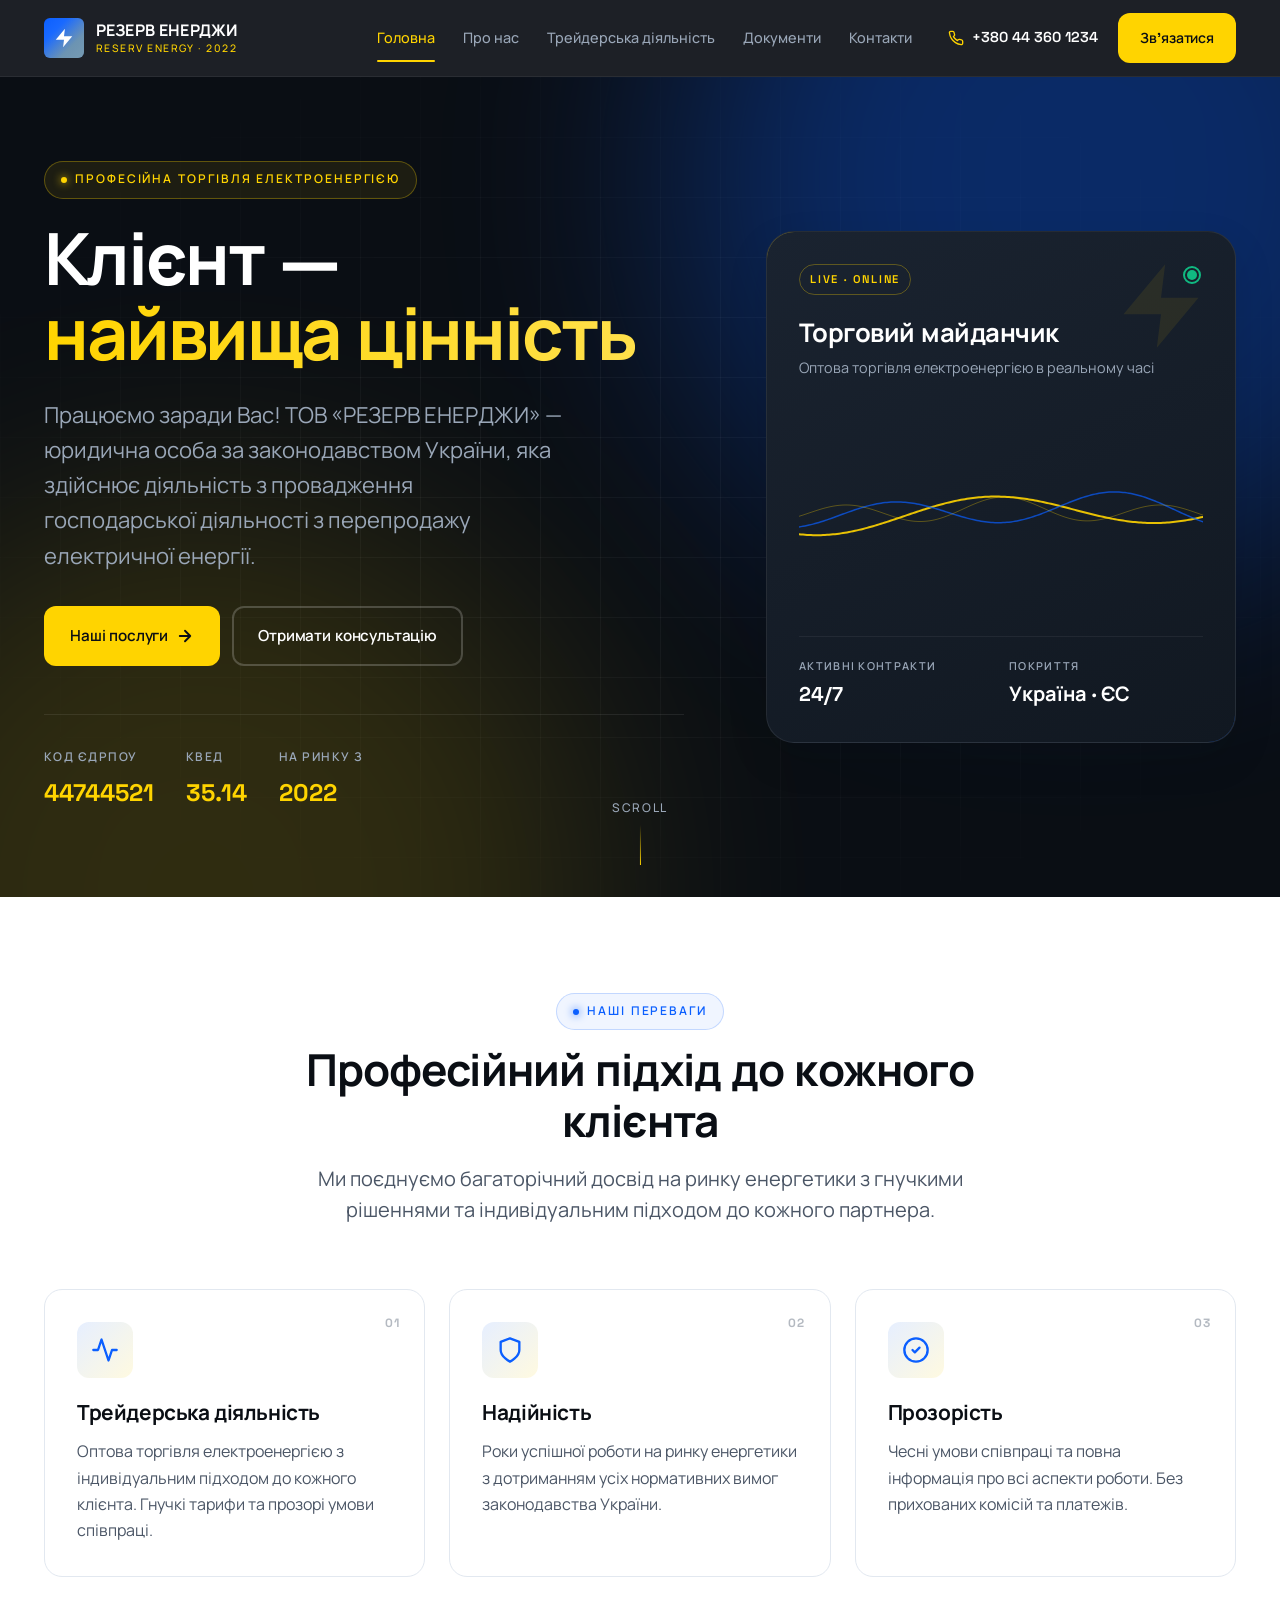
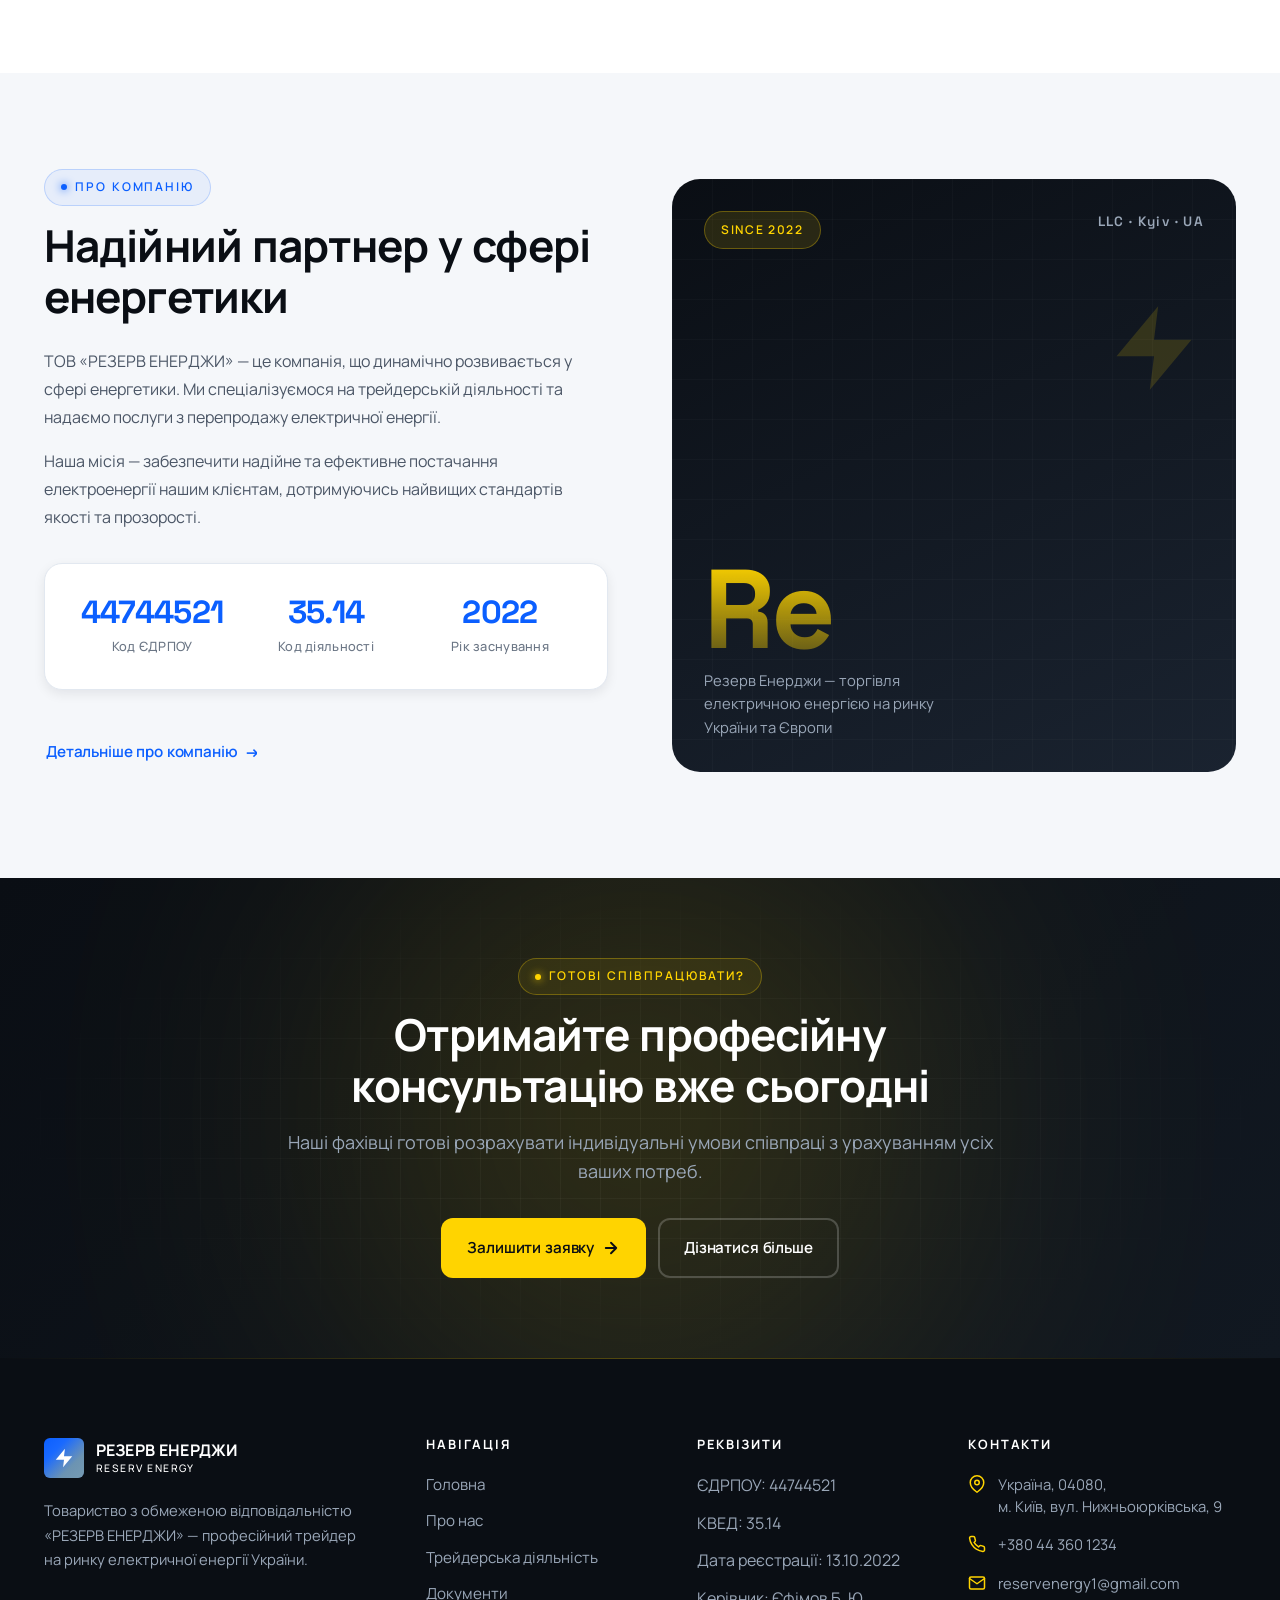
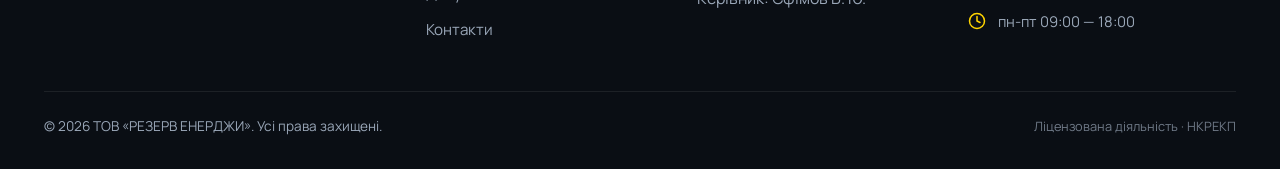
==== index.html @ 03d315da "1" ====
<!DOCTYPE html>
<html lang="uk">
<head>
    <meta charset="UTF-8">
    <meta name="viewport" content="width=device-width, initial-scale=1.0">
    <title>РЕЗЕРВ ЕНЕРДЖИ — Професійна торгівля електроенергією в Україні</title>
    <meta name="description" content="ТОВ «РЕЗЕРВ ЕНЕРДЖИ» — надійний постачальник електроенергії. Оптова торгівля електроенергією з індивідуальним підходом до кожного клієнта.">
    <meta name="keywords" content="електроенергія, трейдер, постачальник електроенергії, оптова торгівля, РЕЗЕРВ ЕНЕРДЖИ">
    <link rel="stylesheet" href="css/style.css">
    <link rel="icon" type="image/svg+xml" href='data:image/svg+xml,<svg xmlns="http://www.w3.org/2000/svg" viewBox="0 0 24 24" fill="%23ffd400"><path d="M13 2L3 14h9l-1 8 10-12h-9l1-8z"/></svg>'>
</head>
<body>

    <!-- ========== HEADER ========== -->
    <header class="header">
        <div class="container">
            <div class="header__inner">
                <a href="index.html" class="logo" aria-label="РЕЗЕРВ ЕНЕРДЖИ — головна">
                    <span class="logo__mark">
                        <svg viewBox="0 0 24 24" fill="currentColor" aria-hidden="true">
                            <path d="M13 2L3 14h9l-1 8 10-12h-9l1-8z"/>
                        </svg>
                    </span>
                    <span class="logo__text">
                        <span class="logo__name">РЕЗЕРВ ЕНЕРДЖИ</span>
                        <span class="logo__tagline">Reserv Energy · 2022</span>
                    </span>
                </a>

                <button class="nav-toggle" aria-label="Відкрити меню" aria-expanded="false">
                    <span></span><span></span><span></span>
                </button>

                <div class="header__nav-wrapper">
                    <nav class="nav" aria-label="Головне меню">
                        <a href="index.html" class="nav__link is-active">Головна</a>
                        <a href="about.html" class="nav__link">Про нас</a>
                        <a href="services.html" class="nav__link">Трейдерська діяльність</a>
                        <a href="documents.html" class="nav__link">Документи</a>
                        <a href="contact.html" class="nav__link">Контакти</a>
                    </nav>
                    <div class="header__cta">
                        <a href="tel:+380443601234" class="header__phone">
                            <svg viewBox="0 0 24 24" fill="none" stroke="currentColor" stroke-width="2" stroke-linecap="round" stroke-linejoin="round" aria-hidden="true">
                                <path d="M22 16.92v3a2 2 0 0 1-2.18 2 19.79 19.79 0 0 1-8.63-3.07 19.5 19.5 0 0 1-6-6 19.79 19.79 0 0 1-3.07-8.67A2 2 0 0 1 4.11 2h3a2 2 0 0 1 2 1.72 12.84 12.84 0 0 0 .7 2.81 2 2 0 0 1-.45 2.11L8.09 9.91a16 16 0 0 0 6 6l1.27-1.27a2 2 0 0 1 2.11-.45 12.84 12.84 0 0 0 2.81.7A2 2 0 0 1 22 16.92z"/>
                            </svg>
                            +380 44 360 1234
                        </a>
                        <a href="contact.html" class="btn btn--accent">Зв'язатися</a>
                    </div>
                </div>
            </div>
        </div>
    </header>

    <main>

        <!-- ========== HERO ========== -->
        <section class="hero">
            <div class="hero__grid-bg"></div>
            <div class="hero__gradient hero__gradient--1"></div>
            <div class="hero__gradient hero__gradient--2"></div>

            <div class="container">
                <div class="hero__inner">
                    <div class="hero__content fade-up">
                        <span class="eyebrow eyebrow--inverse">Професійна торгівля електроенергією</span>

                        <h1 class="hero__title">
                            Клієнт —<br>
                            <span class="hero__title-accent">найвища цінність</span>
                        </h1>

                        <p class="hero__subtitle">
                            Працюємо заради Вас! ТОВ «РЕЗЕРВ ЕНЕРДЖИ» — юридична особа за законодавством України, яка здійснює діяльність з провадження господарської діяльності з перепродажу електричної енергії.
                        </p>

                        <div class="hero__cta">
                            <a href="services.html" class="btn btn--accent">
                                Наші послуги
                                <svg width="18" height="18" viewBox="0 0 24 24" fill="none" stroke="currentColor" stroke-width="2.5" stroke-linecap="round" stroke-linejoin="round" aria-hidden="true">
                                    <path d="M5 12h14M12 5l7 7-7 7"/>
                                </svg>
                            </a>
                            <a href="contact.html" class="btn btn--outline-light">Отримати консультацію</a>
                        </div>

                        <div class="hero__meta">
                            <div class="hero__meta-item">
                                <span class="hero__meta-label">Код ЄДРПОУ</span>
                                <span class="hero__meta-value">44744521</span>
                            </div>
                            <div class="hero__meta-item">
                                <span class="hero__meta-label">КВЕД</span>
                                <span class="hero__meta-value">35.14</span>
                            </div>
                            <div class="hero__meta-item">
                                <span class="hero__meta-label">На ринку з</span>
                                <span class="hero__meta-value">2022</span>
                            </div>
                        </div>
                    </div>

                    <!-- Energy card visual -->
                    <div class="hero__visual fade-up">
                        <div class="energy-card">
                            <svg class="energy-card__bolt" viewBox="0 0 24 24" fill="currentColor" aria-hidden="true">
                                <path d="M13 2L3 14h9l-1 8 10-12h-9l1-8z"/>
                            </svg>

                            <div class="energy-card__header">
                                <span class="energy-card__chip">Live · Online</span>
                                <span class="energy-card__pulse" aria-hidden="true"></span>
                            </div>

                            <h3 class="energy-card__title">Торговий майданчик</h3>
                            <p class="energy-card__subtitle">Оптова торгівля електроенергією в реальному часі</p>

                            <div class="energy-card__wave">
                                <canvas id="energyWave" style="width:100%;height:100%"></canvas>
                            </div>

                            <div class="energy-card__stats">
                                <div class="energy-stat">
                                    <div class="energy-stat__label">Активні контракти</div>
                                    <div class="energy-stat__value">24/7</div>
                                </div>
                                <div class="energy-stat">
                                    <div class="energy-stat__label">Покриття</div>
                                    <div class="energy-stat__value">Україна · ЄС</div>
                                </div>
                            </div>
                        </div>
                    </div>
                </div>
            </div>

            <div class="hero__scroll" aria-hidden="true">
                <span>Scroll</span>
                <span class="hero__scroll-line"></span>
            </div>
        </section>

        <!-- ========== ADVANTAGES ========== -->
        <section class="section">
            <div class="container">
                <div class="section-head fade-up">
                    <span class="eyebrow">Наші переваги</span>
                    <h2 class="section-head__title">Професійний підхід до кожного клієнта</h2>
                    <p class="lead">Ми поєднуємо багаторічний досвід на ринку енергетики з гнучкими рішеннями та індивідуальним підходом до кожного партнера.</p>
                </div>

                <div class="advantages">
                    <div class="advantage-card fade-up">
                        <span class="advantage-card__number">01</span>
                        <div class="advantage-card__icon">
                            <svg viewBox="0 0 24 24" fill="none" stroke="currentColor" stroke-width="2" stroke-linecap="round" stroke-linejoin="round" aria-hidden="true">
                                <polyline points="22 12 18 12 15 21 9 3 6 12 2 12"/>
                            </svg>
                        </div>
                        <h3 class="advantage-card__title">Трейдерська діяльність</h3>
                        <p class="advantage-card__text">Оптова торгівля електроенергією з індивідуальним підходом до кожного клієнта. Гнучкі тарифи та прозорі умови співпраці.</p>
                    </div>

                    <div class="advantage-card fade-up">
                        <span class="advantage-card__number">02</span>
                        <div class="advantage-card__icon">
                            <svg viewBox="0 0 24 24" fill="none" stroke="currentColor" stroke-width="2" stroke-linecap="round" stroke-linejoin="round" aria-hidden="true">
                                <path d="M12 22s8-4 8-10V5l-8-3-8 3v7c0 6 8 10 8 10z"/>
                            </svg>
                        </div>
                        <h3 class="advantage-card__title">Надійність</h3>
                        <p class="advantage-card__text">Роки успішної роботи на ринку енергетики з дотриманням усіх нормативних вимог законодавства України.</p>
                    </div>

                    <div class="advantage-card fade-up">
                        <span class="advantage-card__number">03</span>
                        <div class="advantage-card__icon">
                            <svg viewBox="0 0 24 24" fill="none" stroke="currentColor" stroke-width="2" stroke-linecap="round" stroke-linejoin="round" aria-hidden="true">
                                <circle cx="12" cy="12" r="10"/>
                                <path d="M9 12l2 2 4-4"/>
                            </svg>
                        </div>
                        <h3 class="advantage-card__title">Прозорість</h3>
                        <p class="advantage-card__text">Чесні умови співпраці та повна інформація про всі аспекти роботи. Без прихованих комісій та платежів.</p>
                    </div>
                </div>
            </div>
        </section>

        <!-- ========== ABOUT PREVIEW ========== -->
        <section class="section section--alt">
            <div class="container">
                <div class="about-preview">
                    <div class="about-preview__text fade-up">
                        <span class="eyebrow">Про компанію</span>
                        <h2 style="margin:var(--space-4) 0 var(--space-6)">Надійний партнер у сфері енергетики</h2>
                        <p>ТОВ «РЕЗЕРВ ЕНЕРДЖИ» — це компанія, що динамічно розвивається у сфері енергетики. Ми спеціалізуємося на трейдерській діяльності та надаємо послуги з перепродажу електричної енергії.</p>
                        <p>Наша місія — забезпечити надійне та ефективне постачання електроенергії нашим клієнтам, дотримуючись найвищих стандартів якості та прозорості.</p>

                        <div class="about-preview__stats">
                            <div class="stat">
                                <div class="stat__value">44744521</div>
                                <div class="stat__label">Код ЄДРПОУ</div>
                            </div>
                            <div class="stat">
                                <div class="stat__value">35.14</div>
                                <div class="stat__label">Код діяльності</div>
                            </div>
                            <div class="stat">
                                <div class="stat__value">2022</div>
                                <div class="stat__label">Рік заснування</div>
                            </div>
                        </div>

                        <a href="about.html" class="btn btn--ghost" style="margin-top:var(--space-8)">
                            Детальніше про компанію
                            <span class="btn__arrow">→</span>
                        </a>
                    </div>

                    <div class="about-preview__visual fade-up">
                        <svg class="about-preview__visual-bolt" viewBox="0 0 24 24" fill="currentColor" aria-hidden="true">
                            <path d="M13 2L3 14h9l-1 8 10-12h-9l1-8z"/>
                        </svg>
                        <div class="about-preview__visual-top">
                            <span class="about-preview__visual-badge">Since 2022</span>
                            <span class="about-preview__visual-code">LLC · Kyiv · UA</span>
                        </div>
                        <div class="about-preview__visual-main">
                            <div class="about-preview__visual-number">Re</div>
                            <div class="about-preview__visual-label">Резерв Енерджи — торгівля електричною енергією на ринку України та Європи</div>
                        </div>
                    </div>
                </div>
            </div>
        </section>

        <!-- ========== CTA ========== -->
        <section class="cta">
            <div class="cta__glow"></div>
            <div class="container">
                <div class="cta__inner fade-up">
                    <span class="eyebrow eyebrow--inverse">Готові співпрацювати?</span>
                    <h2 class="cta__title">Отримайте професійну консультацію вже сьогодні</h2>
                    <p class="cta__text">Наші фахівці готові розрахувати індивідуальні умови співпраці з урахуванням усіх ваших потреб.</p>
                    <div class="cta__buttons">
                        <a href="contact.html" class="btn btn--accent">
                            Залишити заявку
                            <svg width="18" height="18" viewBox="0 0 24 24" fill="none" stroke="currentColor" stroke-width="2.5" stroke-linecap="round" stroke-linejoin="round" aria-hidden="true">
                                <path d="M5 12h14M12 5l7 7-7 7"/>
                            </svg>
                        </a>
                        <a href="services.html" class="btn btn--outline-light">Дізнатися більше</a>
                    </div>
                </div>
            </div>
        </section>

    </main>

    <!-- ========== FOOTER ========== -->
    <footer class="footer">
        <div class="container">
            <div class="footer__main">
                <div class="footer__brand">
                    <a href="index.html" class="logo">
                        <span class="logo__mark">
                            <svg viewBox="0 0 24 24" fill="currentColor" aria-hidden="true">
                                <path d="M13 2L3 14h9l-1 8 10-12h-9l1-8z"/>
                            </svg>
                        </span>
                        <span class="logo__text">
                            <span class="logo__name">РЕЗЕРВ ЕНЕРДЖИ</span>
                            <span class="logo__tagline">Reserv Energy</span>
                        </span>
                    </a>
                    <p class="footer__desc">Товариство з обмеженою відповідальністю «РЕЗЕРВ ЕНЕРДЖИ» — професійний трейдер на ринку електричної енергії України.</p>
                </div>

                <div class="footer__col">
                    <h4 class="footer__col-title">Навігація</h4>
                    <div class="footer__links">
                        <a href="index.html">Головна</a>
                        <a href="about.html">Про нас</a>
                        <a href="services.html">Трейдерська діяльність</a>
                        <a href="documents.html">Документи</a>
                        <a href="contact.html">Контакти</a>
                    </div>
                </div>

                <div class="footer__col">
                    <h4 class="footer__col-title">Реквізити</h4>
                    <div class="footer__links">
                        <span>ЄДРПОУ: 44744521</span>
                        <span>КВЕД: 35.14</span>
                        <span>Дата реєстрації: 13.10.2022</span>
                        <span>Керівник: Єфімов Б. Ю.</span>
                    </div>
                </div>

                <div class="footer__col">
                    <h4 class="footer__col-title">Контакти</h4>
                    <div class="footer__contacts">
                        <div class="footer__contact-item">
                            <svg viewBox="0 0 24 24" fill="none" stroke="currentColor" stroke-width="2" stroke-linecap="round" stroke-linejoin="round" aria-hidden="true">
                                <path d="M21 10c0 7-9 13-9 13s-9-6-9-13a9 9 0 0 1 18 0z"/>
                                <circle cx="12" cy="10" r="3"/>
                            </svg>
                            <span>Україна, 04080,<br>м. Київ, вул. Нижньоюрківська, 9</span>
                        </div>
                        <div class="footer__contact-item">
                            <svg viewBox="0 0 24 24" fill="none" stroke="currentColor" stroke-width="2" stroke-linecap="round" stroke-linejoin="round" aria-hidden="true">
                                <path d="M22 16.92v3a2 2 0 0 1-2.18 2 19.79 19.79 0 0 1-8.63-3.07 19.5 19.5 0 0 1-6-6 19.79 19.79 0 0 1-3.07-8.67A2 2 0 0 1 4.11 2h3a2 2 0 0 1 2 1.72 12.84 12.84 0 0 0 .7 2.81 2 2 0 0 1-.45 2.11L8.09 9.91a16 16 0 0 0 6 6l1.27-1.27a2 2 0 0 1 2.11-.45 12.84 12.84 0 0 0 2.81.7A2 2 0 0 1 22 16.92z"/>
                            </svg>
                            <a href="tel:+380443601234">+380 44 360 1234</a>
                        </div>
                        <div class="footer__contact-item">
                            <svg viewBox="0 0 24 24" fill="none" stroke="currentColor" stroke-width="2" stroke-linecap="round" stroke-linejoin="round" aria-hidden="true">
                                <path d="M4 4h16c1.1 0 2 .9 2 2v12c0 1.1-.9 2-2 2H4c-1.1 0-2-.9-2-2V6c0-1.1.9-2 2-2z"/>
                                <polyline points="22,6 12,13 2,6"/>
                            </svg>
                            <a href="mailto:reservenergy1@gmail.com">reservenergy1@gmail.com</a>
                        </div>
                        <div class="footer__contact-item">
                            <svg viewBox="0 0 24 24" fill="none" stroke="currentColor" stroke-width="2" stroke-linecap="round" stroke-linejoin="round" aria-hidden="true">
                                <circle cx="12" cy="12" r="10"/>
                                <polyline points="12 6 12 12 16 14"/>
                            </svg>
                            <span>пн-пт 09:00 — 18:00</span>
                        </div>
                    </div>
                </div>
            </div>

            <div class="footer__bottom">
                <span>© 2026 ТОВ «РЕЗЕРВ ЕНЕРДЖИ». Усі права захищені.</span>
                <span class="footer__legal">Ліцензована діяльність · НКРЕКП</span>
            </div>
        </div>
    </footer>

    <script src="js/main.js"></script>
</body>
</html>
---- css/style.css ----
/* ============================================
   РЕЗЕРВ ЕНЕРДЖИ — Design System
   ============================================ */

/* Fonts */
@import url('https://fonts.googleapis.com/css2?family=Manrope:wght@400;500;600;700;800&family=Space+Grotesk:wght@500;600;700&display=swap');

/* ============================================
   Design Tokens
   ============================================ */
:root {
    /* Brand Colors */
    --color-bg: #0a0e14;
    --color-bg-alt: #111821;
    --color-bg-elev: #1a2330;
    --color-surface: #ffffff;
    --color-surface-alt: #f5f7fa;
    --color-surface-soft: #eef2f7;

    --color-primary: #0b5fff;           /* electric blue */
    --color-primary-dark: #0848c4;
    --color-primary-light: #3b82ff;

    --color-accent: #ffd400;            /* energy yellow */
    --color-accent-dark: #e6bf00;
    --color-accent-light: #ffe04a;

    --color-text: #0a0e14;
    --color-text-muted: #4b5666;
    --color-text-soft: #6b7685;
    --color-text-inverse: #ffffff;
    --color-text-inverse-muted: #9aa7b8;

    --color-border: #e2e8f0;
    --color-border-dark: #2a3544;

    --color-success: #10b981;
    --color-error: #ef4444;

    /* Typography */
    --font-display: 'Space Grotesk', 'Manrope', system-ui, sans-serif;
    --font-body: 'Manrope', system-ui, -apple-system, sans-serif;

    /* Spacing */
    --space-1: 0.25rem;
    --space-2: 0.5rem;
    --space-3: 0.75rem;
    --space-4: 1rem;
    --space-5: 1.25rem;
    --space-6: 1.5rem;
    --space-8: 2rem;
    --space-10: 2.5rem;
    --space-12: 3rem;
    --space-16: 4rem;
    --space-20: 5rem;
    --space-24: 6rem;

    /* Radius */
    --radius-sm: 6px;
    --radius-md: 12px;
    --radius-lg: 18px;
    --radius-xl: 28px;

    /* Shadows */
    --shadow-sm: 0 1px 2px rgba(10, 14, 20, 0.06);
    --shadow-md: 0 4px 12px rgba(10, 14, 20, 0.08);
    --shadow-lg: 0 16px 40px rgba(10, 14, 20, 0.12);
    --shadow-glow: 0 0 40px rgba(11, 95, 255, 0.25);

    /* Transitions */
    --t-fast: 180ms cubic-bezier(0.4, 0, 0.2, 1);
    --t-base: 280ms cubic-bezier(0.4, 0, 0.2, 1);
    --t-slow: 520ms cubic-bezier(0.4, 0, 0.2, 1);

    /* Container */
    --container-max: 1240px;
}

/* ============================================
   Reset & Base
   ============================================ */
*, *::before, *::after {
    box-sizing: border-box;
    margin: 0;
    padding: 0;
}

html {
    scroll-behavior: smooth;
    -webkit-text-size-adjust: 100%;
}

body {
    font-family: var(--font-body);
    font-size: 16px;
    line-height: 1.6;
    color: var(--color-text);
    background-color: var(--color-surface);
    -webkit-font-smoothing: antialiased;
    -moz-osx-font-smoothing: grayscale;
    overflow-x: hidden;
}

img, svg {
    max-width: 100%;
    display: block;
}

a {
    color: inherit;
    text-decoration: none;
    transition: color var(--t-fast);
}

button {
    font-family: inherit;
    cursor: pointer;
    border: none;
    background: none;
}

ul, ol {
    list-style: none;
}

h1, h2, h3, h4, h5, h6 {
    font-family: var(--font-display);
    font-weight: 700;
    line-height: 1.15;
    letter-spacing: -0.02em;
    color: var(--color-text);
}

/* ============================================
   Layout
   ============================================ */
.container {
    width: 100%;
    max-width: var(--container-max);
    margin: 0 auto;
    padding: 0 var(--space-6);
}

.section {
    padding: var(--space-24) 0;
    position: relative;
}

.section--tight {
    padding: var(--space-16) 0;
}

.section--dark {
    background-color: var(--color-bg);
    color: var(--color-text-inverse);
}

.section--dark h1,
.section--dark h2,
.section--dark h3,
.section--dark h4 {
    color: var(--color-text-inverse);
}

.section--alt {
    background-color: var(--color-surface-alt);
}

/* ============================================
   Typography Utilities
   ============================================ */
.eyebrow {
    display: inline-flex;
    align-items: center;
    gap: var(--space-2);
    font-family: var(--font-display);
    font-size: 0.75rem;
    font-weight: 600;
    letter-spacing: 0.16em;
    text-transform: uppercase;
    color: var(--color-primary);
    padding: var(--space-2) var(--space-4);
    border: 1px solid rgba(11, 95, 255, 0.2);
    border-radius: 999px;
    background-color: rgba(11, 95, 255, 0.06);
}

.eyebrow--inverse {
    color: var(--color-accent);
    border-color: rgba(255, 212, 0, 0.3);
    background-color: rgba(255, 212, 0, 0.08);
}

.eyebrow::before {
    content: '';
    width: 6px;
    height: 6px;
    border-radius: 50%;
    background: currentColor;
    box-shadow: 0 0 8px currentColor;
}

h1, .h1 {
    font-size: clamp(2.2rem, 5.5vw, 4.2rem);
}

h2, .h2 {
    font-size: clamp(1.8rem, 3.5vw, 2.75rem);
}

h3, .h3 {
    font-size: clamp(1.2rem, 2vw, 1.5rem);
}

.lead {
    font-size: clamp(1.05rem, 1.6vw, 1.25rem);
    line-height: 1.55;
    color: var(--color-text-muted);
}

.section--dark .lead {
    color: var(--color-text-inverse-muted);
}

.text-muted { color: var(--color-text-muted); }
.text-accent { color: var(--color-accent); }
.text-primary { color: var(--color-primary); }

/* ============================================
   Buttons
   ============================================ */
.btn {
    display: inline-flex;
    align-items: center;
    justify-content: center;
    gap: var(--space-2);
    padding: var(--space-4) var(--space-6);
    font-family: var(--font-display);
    font-size: 0.95rem;
    font-weight: 600;
    letter-spacing: -0.01em;
    border-radius: var(--radius-md);
    transition: all var(--t-base);
    cursor: pointer;
    white-space: nowrap;
    border: 2px solid transparent;
    position: relative;
    overflow: hidden;
}

.btn--primary {
    background-color: var(--color-primary);
    color: var(--color-text-inverse);
}

.btn--primary:hover {
    background-color: var(--color-primary-dark);
    transform: translateY(-2px);
    box-shadow: var(--shadow-glow);
}

.btn--accent {
    background-color: var(--color-accent);
    color: var(--color-bg);
}

.btn--accent:hover {
    background-color: var(--color-accent-light);
    transform: translateY(-2px);
    box-shadow: 0 0 30px rgba(255, 212, 0, 0.4);
}

.btn--outline {
    background-color: transparent;
    border-color: var(--color-border);
    color: var(--color-text);
}

.btn--outline:hover {
    border-color: var(--color-primary);
    color: var(--color-primary);
}

.btn--outline-light {
    background-color: transparent;
    border-color: rgba(255, 255, 255, 0.2);
    color: var(--color-text-inverse);
}

.btn--outline-light:hover {
    border-color: var(--color-accent);
    color: var(--color-accent);
}

.btn--ghost {
    background: transparent;
    color: var(--color-primary);
    padding-left: 0;
    padding-right: 0;
}

.btn--ghost:hover .btn__arrow {
    transform: translateX(4px);
}

.btn__arrow {
    display: inline-block;
    transition: transform var(--t-base);
}

/* ============================================
   Header
   ============================================ */
.header {
    position: sticky;
    top: 0;
    z-index: 100;
    background-color: rgba(10, 14, 20, 0.92);
    backdrop-filter: blur(16px);
    -webkit-backdrop-filter: blur(16px);
    border-bottom: 1px solid rgba(255, 255, 255, 0.06);
    transition: background-color var(--t-base);
}

.header__inner {
    display: flex;
    align-items: center;
    justify-content: space-between;
    gap: var(--space-6);
    height: 76px;
}

/* Logo */
.logo {
    display: flex;
    align-items: center;
    gap: var(--space-3);
    text-decoration: none;
    flex-shrink: 0;
}

.logo__mark {
    width: 40px;
    height: 40px;
    display: grid;
    place-items: center;
    background: linear-gradient(135deg, var(--color-primary), var(--color-primary-light));
    border-radius: var(--radius-sm);
    position: relative;
    overflow: hidden;
    flex-shrink: 0;
}

.logo__mark::after {
    content: '';
    position: absolute;
    inset: 0;
    background: linear-gradient(135deg, transparent 30%, rgba(255, 212, 0, 0.3) 70%);
}

.logo__mark svg {
    position: relative;
    z-index: 1;
    width: 22px;
    height: 22px;
    color: white;
}

.logo__text {
    display: flex;
    flex-direction: column;
    line-height: 1.1;
}

.logo__name {
    font-family: var(--font-display);
    font-weight: 700;
    font-size: 1rem;
    letter-spacing: 0.01em;
    color: var(--color-text-inverse);
    white-space: nowrap;
}

.logo__tagline {
    font-size: 0.65rem;
    font-weight: 500;
    letter-spacing: 0.14em;
    text-transform: uppercase;
    color: var(--color-accent);
    margin-top: 3px;
    white-space: nowrap;
}

/* Nav wrapper — центральная часть шапки */
.header__nav-wrapper {
    display: flex;
    align-items: center;
    justify-content: flex-end;
    gap: var(--space-6);
    flex: 1;
    min-width: 0;
}

/* Navigation */
.nav {
    display: flex;
    align-items: center;
    gap: var(--space-1);
}

.nav__link {
    position: relative;
    padding: var(--space-2) var(--space-3);
    font-size: 0.9rem;
    font-weight: 500;
    color: var(--color-text-inverse-muted);
    border-radius: var(--radius-sm);
    transition: color var(--t-fast);
    white-space: nowrap;
}

.nav__link:hover {
    color: var(--color-text-inverse);
}

.nav__link.is-active {
    color: var(--color-accent);
}

.nav__link.is-active::after {
    content: '';
    position: absolute;
    left: var(--space-3);
    right: var(--space-3);
    bottom: -4px;
    height: 2px;
    background: var(--color-accent);
    border-radius: 2px;
}

/* CTA block (phone + button) */
.header__cta {
    display: flex;
    align-items: center;
    gap: var(--space-5);
    flex-shrink: 0;
}

.header__phone {
    display: flex;
    align-items: center;
    gap: var(--space-2);
    font-family: var(--font-display);
    font-weight: 600;
    font-size: 0.9rem;
    color: var(--color-text-inverse);
    white-space: nowrap;
}

.header__phone svg {
    width: 16px;
    height: 16px;
    color: var(--color-accent);
    flex-shrink: 0;
}

.header__cta .btn {
    padding: var(--space-3) var(--space-5);
    font-size: 0.875rem;
}

/* Mobile nav toggle */
.nav-toggle {
    display: none;
    width: 40px;
    height: 40px;
    padding: 0;
    background: transparent;
    position: relative;
    cursor: pointer;
    z-index: 110;
}

.nav-toggle span {
    position: absolute;
    left: 9px;
    right: 9px;
    height: 2px;
    background: var(--color-text-inverse);
    border-radius: 2px;
    transition: all var(--t-base);
}
.nav-toggle span:nth-child(1) { top: 13px; }
.nav-toggle span:nth-child(2) { top: 19px; }
.nav-toggle span:nth-child(3) { top: 25px; }

.nav-toggle.is-open span:nth-child(1) { transform: translateY(6px) rotate(45deg); }
.nav-toggle.is-open span:nth-child(2) { opacity: 0; }
.nav-toggle.is-open span:nth-child(3) { transform: translateY(-6px) rotate(-45deg); }

/* ============================================
   Hero Section
   ============================================ */
.hero {
    position: relative;
    min-height: calc(100vh - 80px);
    display: flex;
    align-items: center;
    overflow: hidden;
    background-color: var(--color-bg);
    color: var(--color-text-inverse);
    padding: var(--space-20) 0;
}

.hero__grid-bg {
    position: absolute;
    inset: 0;
    background-image:
        linear-gradient(rgba(255, 255, 255, 0.04) 1px, transparent 1px),
        linear-gradient(90deg, rgba(255, 255, 255, 0.04) 1px, transparent 1px);
    background-size: 60px 60px;
    mask-image: radial-gradient(ellipse at center, black 30%, transparent 85%);
    -webkit-mask-image: radial-gradient(ellipse at center, black 30%, transparent 85%);
}

.hero__gradient {
    position: absolute;
    width: 800px;
    height: 800px;
    border-radius: 50%;
    filter: blur(120px);
    opacity: 0.35;
    pointer-events: none;
}

.hero__gradient--1 {
    background: var(--color-primary);
    top: -300px;
    right: -200px;
    animation: float 14s ease-in-out infinite;
}

.hero__gradient--2 {
    background: var(--color-accent);
    bottom: -400px;
    left: -200px;
    opacity: 0.15;
    animation: float 18s ease-in-out infinite reverse;
}

@keyframes float {
    0%, 100% { transform: translate(0, 0) scale(1); }
    50% { transform: translate(40px, -40px) scale(1.05); }
}

.hero__inner {
    position: relative;
    display: grid;
    grid-template-columns: 1.4fr 1fr;
    gap: var(--space-16);
    align-items: center;
}

.hero__content {
    max-width: 640px;
}

.hero__title {
    font-size: clamp(2.5rem, 6vw, 4.5rem);
    line-height: 1.05;
    color: var(--color-text-inverse);
    margin: var(--space-6) 0;
    letter-spacing: -0.03em;
}

.hero__title-accent {
    position: relative;
    display: inline-block;
    background: linear-gradient(90deg, var(--color-accent), var(--color-accent-light));
    -webkit-background-clip: text;
    background-clip: text;
    color: transparent;
}

.hero__subtitle {
    font-size: clamp(1.125rem, 1.8vw, 1.375rem);
    color: var(--color-text-inverse-muted);
    max-width: 520px;
    margin-bottom: var(--space-8);
    line-height: 1.6;
}

.hero__cta {
    display: flex;
    flex-wrap: wrap;
    gap: var(--space-3);
    margin-bottom: var(--space-12);
}

.hero__meta {
    display: flex;
    gap: var(--space-8);
    padding-top: var(--space-8);
    border-top: 1px solid rgba(255, 255, 255, 0.08);
}

.hero__meta-item {
    display: flex;
    flex-direction: column;
}

.hero__meta-label {
    font-size: 0.75rem;
    font-weight: 600;
    letter-spacing: 0.12em;
    text-transform: uppercase;
    color: var(--color-text-inverse-muted);
    margin-bottom: var(--space-2);
}

.hero__meta-value {
    font-family: var(--font-display);
    font-weight: 700;
    font-size: 1.5rem;
    color: var(--color-accent);
}

/* Hero visual — animated energy card */
.hero__visual {
    position: relative;
    max-width: 480px;
    margin-left: auto;
    width: 100%;
}

.energy-card {
    position: relative;
    width: 100%;
    min-height: 440px;
    background: linear-gradient(155deg, var(--color-bg-elev) 0%, var(--color-bg-alt) 100%);
    border: 1px solid rgba(255, 255, 255, 0.08);
    border-radius: var(--radius-xl);
    padding: var(--space-8);
    overflow: hidden;
    box-shadow: var(--shadow-lg);
    display: flex;
    flex-direction: column;
}

.energy-card::before {
    content: '';
    position: absolute;
    inset: -1px;
    border-radius: inherit;
    padding: 1px;
    background: linear-gradient(135deg, rgba(255, 212, 0, 0.6), transparent 50%, rgba(11, 95, 255, 0.6));
    -webkit-mask: linear-gradient(#fff 0 0) content-box, linear-gradient(#fff 0 0);
    -webkit-mask-composite: xor;
    mask-composite: exclude;
    pointer-events: none;
}

.energy-card__header {
    display: flex;
    justify-content: space-between;
    align-items: flex-start;
    margin-bottom: var(--space-6);
}

.energy-card__chip {
    font-family: var(--font-display);
    font-size: 0.7rem;
    font-weight: 600;
    letter-spacing: 0.16em;
    text-transform: uppercase;
    color: var(--color-accent);
    padding: 6px 10px;
    border: 1px solid rgba(255, 212, 0, 0.3);
    border-radius: 999px;
}

.energy-card__pulse {
    position: relative;
    width: 10px;
    height: 10px;
    border-radius: 50%;
    background: var(--color-success);
    margin-top: 6px;
    margin-right: 6px;
}

.energy-card__pulse::after {
    content: '';
    position: absolute;
    inset: -4px;
    border-radius: 50%;
    border: 2px solid var(--color-success);
    animation: pulse-ring 1.8s ease-out infinite;
}

@keyframes pulse-ring {
    0% { transform: scale(0.7); opacity: 1; }
    100% { transform: scale(1.6); opacity: 0; }
}

.energy-card__title {
    font-family: var(--font-display);
    font-size: clamp(1.3rem, 2.2vw, 1.6rem);
    line-height: 1.15;
    color: var(--color-text-inverse);
    margin-bottom: var(--space-2);
    letter-spacing: -0.02em;
}

.energy-card__subtitle {
    color: var(--color-text-inverse-muted);
    font-size: 0.9rem;
    line-height: 1.5;
    margin-bottom: var(--space-4);
}

.energy-card__wave {
    flex: 1;
    min-height: 90px;
    margin: var(--space-4) 0;
    position: relative;
}

.energy-card__stats {
    display: grid;
    grid-template-columns: 1fr 1fr;
    gap: var(--space-4);
    padding-top: var(--space-5);
    border-top: 1px solid rgba(255, 255, 255, 0.06);
    margin-top: auto;
}

.energy-stat__label {
    font-size: 0.68rem;
    font-weight: 600;
    letter-spacing: 0.12em;
    text-transform: uppercase;
    color: var(--color-text-inverse-muted);
    margin-bottom: var(--space-1);
}

.energy-stat__value {
    font-family: var(--font-display);
    font-weight: 700;
    font-size: 1.25rem;
    color: var(--color-text-inverse);
}

.energy-card__bolt {
    position: absolute;
    top: var(--space-6);
    right: var(--space-6);
    width: 100px;
    height: 100px;
    opacity: 0.08;
    color: var(--color-accent);
    pointer-events: none;
}

/* Hero scroll indicator */
.hero__scroll {
    position: absolute;
    left: 50%;
    bottom: var(--space-8);
    transform: translateX(-50%);
    display: flex;
    flex-direction: column;
    align-items: center;
    gap: var(--space-2);
    color: var(--color-text-inverse-muted);
    font-size: 0.75rem;
    letter-spacing: 0.14em;
    text-transform: uppercase;
    font-weight: 500;
}

.hero__scroll-line {
    width: 1px;
    height: 40px;
    background: linear-gradient(to bottom, transparent, var(--color-accent));
    animation: scroll-down 2.2s ease-in-out infinite;
}

@keyframes scroll-down {
    0% { transform: scaleY(0); transform-origin: top; }
    50% { transform: scaleY(1); transform-origin: top; }
    50.01% { transform: scaleY(1); transform-origin: bottom; }
    100% { transform: scaleY(0); transform-origin: bottom; }
}

/* ============================================
   Page Header (для внутренних страниц)
   ============================================ */
.page-header {
    position: relative;
    background-color: var(--color-bg);
    color: var(--color-text-inverse);
    padding: var(--space-16) 0 var(--space-20);
    overflow: hidden;
}

.page-header__grid-bg {
    position: absolute;
    inset: 0;
    background-image:
        linear-gradient(rgba(255, 255, 255, 0.04) 1px, transparent 1px),
        linear-gradient(90deg, rgba(255, 255, 255, 0.04) 1px, transparent 1px);
    background-size: 60px 60px;
    mask-image: radial-gradient(ellipse at top, black 20%, transparent 75%);
    -webkit-mask-image: radial-gradient(ellipse at top, black 20%, transparent 75%);
}

.page-header__glow {
    position: absolute;
    top: -200px;
    right: -150px;
    width: 500px;
    height: 500px;
    background: var(--color-primary);
    border-radius: 50%;
    filter: blur(120px);
    opacity: 0.25;
    pointer-events: none;
}

.page-header__inner {
    position: relative;
    max-width: 760px;
}

.page-header__title {
    font-size: clamp(2.2rem, 4.5vw, 3.75rem);
    color: var(--color-text-inverse);
    margin: var(--space-4) 0 var(--space-4);
    letter-spacing: -0.03em;
}

.page-header__subtitle {
    font-size: clamp(1rem, 1.6vw, 1.25rem);
    color: var(--color-text-inverse-muted);
    max-width: 580px;
}

.breadcrumbs {
    display: flex;
    gap: var(--space-2);
    font-size: 0.875rem;
    color: var(--color-text-inverse-muted);
    margin-bottom: var(--space-6);
}

.breadcrumbs a:hover {
    color: var(--color-accent);
}

.breadcrumbs__sep {
    opacity: 0.4;
}

.breadcrumbs__current {
    color: var(--color-accent);
}

/* ============================================
   Advantages Cards
   ============================================ */
.section-head {
    text-align: center;
    max-width: 720px;
    margin: 0 auto var(--space-16);
}

.section-head__title {
    margin: var(--space-4) 0 var(--space-4);
}

.advantages {
    display: grid;
    grid-template-columns: repeat(3, 1fr);
    gap: var(--space-6);
}

.advantage-card {
    position: relative;
    padding: var(--space-8);
    background: var(--color-surface);
    border: 1px solid var(--color-border);
    border-radius: var(--radius-lg);
    transition: all var(--t-base);
    overflow: hidden;
}

.advantage-card::before {
    content: '';
    position: absolute;
    top: 0;
    left: 0;
    right: 0;
    height: 3px;
    background: linear-gradient(90deg, var(--color-primary), var(--color-accent));
    transform: scaleX(0);
    transform-origin: left;
    transition: transform var(--t-base);
}

.advantage-card:hover {
    transform: translateY(-6px);
    border-color: transparent;
    box-shadow: var(--shadow-lg);
}

.advantage-card:hover::before {
    transform: scaleX(1);
}

.advantage-card__icon {
    display: grid;
    place-items: center;
    width: 56px;
    height: 56px;
    border-radius: var(--radius-md);
    background: linear-gradient(135deg, rgba(11, 95, 255, 0.1), rgba(255, 212, 0, 0.12));
    color: var(--color-primary);
    margin-bottom: var(--space-6);
}

.advantage-card__icon svg {
    width: 28px;
    height: 28px;
}

.advantage-card__number {
    position: absolute;
    top: var(--space-6);
    right: var(--space-6);
    font-family: var(--font-display);
    font-size: 0.75rem;
    font-weight: 700;
    letter-spacing: 0.1em;
    color: var(--color-text-soft);
    opacity: 0.5;
}

.advantage-card__title {
    font-size: 1.3rem;
    margin-bottom: var(--space-3);
}

.advantage-card__text {
    color: var(--color-text-muted);
    line-height: 1.65;
}

/* ============================================
   About preview (двухколоночный блок)
   ============================================ */
.about-preview {
    display: grid;
    grid-template-columns: 1fr 1fr;
    gap: var(--space-16);
    align-items: center;
}

.about-preview__text p {
    color: var(--color-text-muted);
    margin-bottom: var(--space-4);
    line-height: 1.75;
}

.about-preview__stats {
    display: grid;
    grid-template-columns: repeat(3, 1fr);
    gap: var(--space-6);
    padding: var(--space-8);
    background: var(--color-surface);
    border: 1px solid var(--color-border);
    border-radius: var(--radius-lg);
    margin-top: var(--space-8);
    box-shadow: var(--shadow-md);
}

.stat {
    text-align: center;
}

.stat__value {
    font-family: var(--font-display);
    font-size: clamp(1.5rem, 2.5vw, 2rem);
    font-weight: 700;
    color: var(--color-primary);
    line-height: 1;
    margin-bottom: var(--space-2);
    letter-spacing: -0.02em;
}

.stat__label {
    font-size: 0.8rem;
    font-weight: 500;
    color: var(--color-text-soft);
    letter-spacing: 0.02em;
}

/* Visual block для "О нас" */
.about-preview__visual {
    position: relative;
    aspect-ratio: 1/1.05;
    background: linear-gradient(155deg, var(--color-bg) 0%, var(--color-bg-elev) 100%);
    border-radius: var(--radius-xl);
    overflow: hidden;
    padding: var(--space-8);
    display: flex;
    flex-direction: column;
    justify-content: space-between;
    color: white;
}

.about-preview__visual::before {
    content: '';
    position: absolute;
    inset: 0;
    background-image:
        linear-gradient(rgba(255, 255, 255, 0.04) 1px, transparent 1px),
        linear-gradient(90deg, rgba(255, 255, 255, 0.04) 1px, transparent 1px);
    background-size: 40px 40px;
    opacity: 0.6;
}

.about-preview__visual-top {
    position: relative;
    display: flex;
    justify-content: space-between;
    align-items: flex-start;
}

.about-preview__visual-badge {
    background: rgba(255, 212, 0, 0.12);
    border: 1px solid rgba(255, 212, 0, 0.3);
    color: var(--color-accent);
    padding: var(--space-2) var(--space-4);
    border-radius: 999px;
    font-size: 0.75rem;
    font-weight: 600;
    letter-spacing: 0.14em;
    text-transform: uppercase;
}

.about-preview__visual-code {
    font-family: var(--font-display);
    font-size: 0.85rem;
    font-weight: 600;
    color: var(--color-text-inverse-muted);
    letter-spacing: 0.1em;
}

.about-preview__visual-main {
    position: relative;
}

.about-preview__visual-number {
    font-family: var(--font-display);
    font-size: clamp(4rem, 10vw, 7rem);
    font-weight: 800;
    line-height: 0.9;
    background: linear-gradient(180deg, var(--color-accent) 0%, rgba(255, 212, 0, 0.3) 100%);
    -webkit-background-clip: text;
    background-clip: text;
    color: transparent;
    letter-spacing: -0.04em;
    margin-bottom: var(--space-2);
}

.about-preview__visual-label {
    color: var(--color-text-inverse-muted);
    font-size: 0.925rem;
    max-width: 240px;
}

.about-preview__visual-bolt {
    position: absolute;
    top: 20%;
    right: var(--space-8);
    width: 100px;
    height: 100px;
    color: rgba(255, 212, 0, 0.15);
}

/* ============================================
   Info Panel (для About)
   ============================================ */
.info-panel {
    display: grid;
    grid-template-columns: 1fr 1fr;
    gap: var(--space-12);
    padding: var(--space-10);
    background: var(--color-surface);
    border: 1px solid var(--color-border);
    border-radius: var(--radius-lg);
    box-shadow: var(--shadow-sm);
}

.info-panel__heading {
    display: flex;
    align-items: center;
    gap: var(--space-3);
    margin-bottom: var(--space-6);
    font-family: var(--font-display);
    font-size: 1.25rem;
    font-weight: 700;
}

.info-panel__heading-icon {
    width: 40px;
    height: 40px;
    display: grid;
    place-items: center;
    background: rgba(11, 95, 255, 0.1);
    color: var(--color-primary);
    border-radius: var(--radius-sm);
}

.info-list {
    display: flex;
    flex-direction: column;
    gap: var(--space-5);
}

.info-list__item {
    display: grid;
    grid-template-columns: 180px 1fr;
    gap: var(--space-4);
    padding-bottom: var(--space-5);
    border-bottom: 1px solid var(--color-border);
}

.info-list__item:last-child {
    border-bottom: none;
    padding-bottom: 0;
}

.info-list__label {
    font-size: 0.8rem;
    font-weight: 600;
    letter-spacing: 0.08em;
    text-transform: uppercase;
    color: var(--color-text-soft);
    padding-top: 2px;
}

.info-list__value {
    font-size: 0.975rem;
    color: var(--color-text);
    font-weight: 500;
    line-height: 1.5;
}

/* Principles (для About) */
.principles {
    display: grid;
    grid-template-columns: repeat(2, 1fr);
    gap: var(--space-6);
}

.principle-card {
    position: relative;
    padding: var(--space-8);
    background: var(--color-surface);
    border: 1px solid var(--color-border);
    border-radius: var(--radius-lg);
    transition: all var(--t-base);
}

.principle-card:hover {
    transform: translateY(-4px);
    border-color: var(--color-primary);
    box-shadow: var(--shadow-md);
}

.principle-card__num {
    font-family: var(--font-display);
    font-size: 0.75rem;
    font-weight: 600;
    letter-spacing: 0.12em;
    color: var(--color-primary);
    margin-bottom: var(--space-4);
    display: flex;
    align-items: center;
    gap: var(--space-2);
}

.principle-card__num::before {
    content: '';
    width: 24px;
    height: 1px;
    background: var(--color-primary);
}

.principle-card__title {
    font-size: 1.3rem;
    margin-bottom: var(--space-3);
}

.principle-card__text {
    color: var(--color-text-muted);
    line-height: 1.7;
    font-size: 0.95rem;
}

/* Leadership card */
.leader-card {
    display: grid;
    grid-template-columns: auto 1fr;
    gap: var(--space-8);
    align-items: center;
    padding: var(--space-10);
    background: linear-gradient(155deg, var(--color-bg) 0%, var(--color-bg-elev) 100%);
    color: white;
    border-radius: var(--radius-lg);
    position: relative;
    overflow: hidden;
}

.leader-card::before {
    content: '';
    position: absolute;
    inset: 0;
    background-image:
        linear-gradient(rgba(255, 255, 255, 0.03) 1px, transparent 1px),
        linear-gradient(90deg, rgba(255, 255, 255, 0.03) 1px, transparent 1px);
    background-size: 40px 40px;
    opacity: 0.6;
}

.leader-card__avatar {
    position: relative;
    width: 120px;
    height: 120px;
    border-radius: 50%;
    background: linear-gradient(135deg, var(--color-primary), var(--color-accent));
    display: grid;
    place-items: center;
    font-family: var(--font-display);
    font-size: 2.5rem;
    font-weight: 700;
    color: var(--color-bg);
}

.leader-card__content {
    position: relative;
}

.leader-card__role {
    font-family: var(--font-display);
    font-size: 0.75rem;
    font-weight: 600;
    letter-spacing: 0.14em;
    text-transform: uppercase;
    color: var(--color-accent);
    margin-bottom: var(--space-2);
}

.leader-card__name {
    font-size: 1.75rem;
    color: white;
    margin-bottom: var(--space-3);
}

.leader-card__desc {
    color: var(--color-text-inverse-muted);
    line-height: 1.65;
    max-width: 560px;
}

/* ============================================
   Services / Trading
   ============================================ */
.feature-grid {
    display: grid;
    grid-template-columns: repeat(4, 1fr);
    gap: var(--space-5);
}

.feature-card {
    padding: var(--space-6);
    background: var(--color-surface);
    border: 1px solid var(--color-border);
    border-radius: var(--radius-md);
    transition: all var(--t-base);
    position: relative;
}

.feature-card:hover {
    background: var(--color-bg);
    color: white;
    border-color: var(--color-bg);
    transform: translateY(-4px);
}

.feature-card:hover .feature-card__title {
    color: white;
}

.feature-card:hover .feature-card__text {
    color: var(--color-text-inverse-muted);
}

.feature-card:hover .feature-card__icon {
    background: rgba(255, 212, 0, 0.15);
    color: var(--color-accent);
}

.feature-card__icon {
    display: grid;
    place-items: center;
    width: 44px;
    height: 44px;
    background: rgba(11, 95, 255, 0.08);
    color: var(--color-primary);
    border-radius: var(--radius-sm);
    margin-bottom: var(--space-5);
    transition: all var(--t-base);
}

.feature-card__icon svg {
    width: 22px;
    height: 22px;
}

.feature-card__title {
    font-size: 1.05rem;
    margin-bottom: var(--space-3);
    transition: color var(--t-base);
}

.feature-card__text {
    font-size: 0.925rem;
    color: var(--color-text-muted);
    line-height: 1.6;
    transition: color var(--t-base);
}

/* Benefits — horizontal list */
.benefits {
    display: grid;
    grid-template-columns: repeat(3, 1fr);
    gap: var(--space-8);
}

.benefit {
    position: relative;
    padding-top: var(--space-8);
    border-top: 2px solid var(--color-accent);
}

.benefit__label {
    font-family: var(--font-display);
    font-size: 0.75rem;
    font-weight: 700;
    letter-spacing: 0.12em;
    text-transform: uppercase;
    color: var(--color-primary);
    margin-bottom: var(--space-4);
}

.benefit__title {
    font-size: 1.375rem;
    margin-bottom: var(--space-4);
}

.benefit__text {
    color: var(--color-text-muted);
    line-height: 1.7;
}

/* Steps — процесс */
.steps {
    display: grid;
    grid-template-columns: repeat(4, 1fr);
    gap: var(--space-4);
    position: relative;
}

.step {
    position: relative;
    padding: var(--space-6);
    background: var(--color-surface);
    border: 1px solid var(--color-border);
    border-radius: var(--radius-lg);
    transition: all var(--t-base);
}

.step:hover {
    border-color: var(--color-primary);
    transform: translateY(-4px);
    box-shadow: var(--shadow-md);
}

.step__num {
    font-family: var(--font-display);
    font-size: 2.5rem;
    font-weight: 800;
    line-height: 1;
    background: linear-gradient(180deg, var(--color-primary) 0%, rgba(11, 95, 255, 0.3) 100%);
    -webkit-background-clip: text;
    background-clip: text;
    color: transparent;
    margin-bottom: var(--space-5);
    letter-spacing: -0.04em;
}

.step__title {
    font-size: 1.15rem;
    margin-bottom: var(--space-3);
}

.step__text {
    font-size: 0.925rem;
    color: var(--color-text-muted);
    line-height: 1.6;
}

.step__arrow {
    position: absolute;
    right: -30px;
    top: 50%;
    transform: translateY(-50%);
    width: 20px;
    height: 20px;
    color: var(--color-text-soft);
    opacity: 0.4;
    z-index: 2;
}

.step:last-child .step__arrow {
    display: none;
}

/* ============================================
   Documents Page
   ============================================ */
.docs-intro {
    max-width: 800px;
    font-size: 1.125rem;
    line-height: 1.7;
    color: var(--color-text-muted);
    margin-bottom: var(--space-16);
}

.docs-group {
    margin-bottom: var(--space-16);
}

.docs-group__header {
    display: flex;
    align-items: center;
    gap: var(--space-4);
    margin-bottom: var(--space-8);
    padding-bottom: var(--space-5);
    border-bottom: 1px solid var(--color-border);
}

.docs-group__icon {
    display: grid;
    place-items: center;
    width: 48px;
    height: 48px;
    background: linear-gradient(135deg, var(--color-primary), var(--color-primary-light));
    color: white;
    border-radius: var(--radius-md);
    flex-shrink: 0;
}

.docs-group__title {
    font-size: 1.625rem;
    letter-spacing: -0.02em;
}

.docs-group__count {
    margin-left: auto;
    font-family: var(--font-display);
    font-size: 0.8rem;
    font-weight: 600;
    color: var(--color-text-soft);
    letter-spacing: 0.08em;
}

.doc-list {
    display: flex;
    flex-direction: column;
    gap: var(--space-3);
}

.doc-item {
    display: grid;
    grid-template-columns: auto 1fr auto;
    gap: var(--space-5);
    align-items: center;
    padding: var(--space-5) var(--space-6);
    background: var(--color-surface);
    border: 1px solid var(--color-border);
    border-radius: var(--radius-md);
    transition: all var(--t-base);
    cursor: pointer;
}

.doc-item:hover {
    border-color: var(--color-primary);
    background: rgba(11, 95, 255, 0.02);
    transform: translateX(4px);
    box-shadow: var(--shadow-sm);
}

.doc-item__file {
    display: grid;
    place-items: center;
    width: 44px;
    height: 44px;
    background: rgba(11, 95, 255, 0.08);
    color: var(--color-primary);
    border-radius: var(--radius-sm);
    flex-shrink: 0;
}

.doc-item__title {
    font-weight: 600;
    color: var(--color-text);
    margin-bottom: 2px;
    line-height: 1.4;
}

.doc-item__desc {
    font-size: 0.875rem;
    color: var(--color-text-muted);
    line-height: 1.5;
}

.doc-item__link {
    color: var(--color-text-soft);
    transition: all var(--t-fast);
}

.doc-item:hover .doc-item__link {
    color: var(--color-primary);
    transform: translate(2px, -2px);
}

/* ============================================
   Contact Page
   ============================================ */
.contact-grid {
    display: grid;
    grid-template-columns: 1fr 1.2fr;
    gap: var(--space-12);
}

.contact-info {
    display: flex;
    flex-direction: column;
    gap: var(--space-5);
}

.contact-item {
    display: grid;
    grid-template-columns: auto 1fr;
    gap: var(--space-5);
    padding: var(--space-6);
    background: var(--color-surface);
    border: 1px solid var(--color-border);
    border-radius: var(--radius-md);
    transition: all var(--t-base);
}

.contact-item:hover {
    border-color: var(--color-primary);
    box-shadow: var(--shadow-sm);
}

.contact-item__icon {
    display: grid;
    place-items: center;
    width: 48px;
    height: 48px;
    background: linear-gradient(135deg, var(--color-primary), var(--color-primary-light));
    color: white;
    border-radius: var(--radius-sm);
    flex-shrink: 0;
}

.contact-item__label {
    font-size: 0.75rem;
    font-weight: 600;
    letter-spacing: 0.12em;
    text-transform: uppercase;
    color: var(--color-text-soft);
    margin-bottom: var(--space-2);
}

.contact-item__value {
    font-size: 1rem;
    font-weight: 500;
    color: var(--color-text);
    line-height: 1.5;
}

.contact-item__value a:hover {
    color: var(--color-primary);
}

/* Form */
.form-card {
    padding: var(--space-10);
    background: var(--color-surface);
    border: 1px solid var(--color-border);
    border-radius: var(--radius-lg);
    box-shadow: var(--shadow-sm);
}

.form-card__title {
    font-size: 1.5rem;
    margin-bottom: var(--space-2);
}

.form-card__subtitle {
    color: var(--color-text-muted);
    margin-bottom: var(--space-8);
}

.form-grid {
    display: grid;
    grid-template-columns: 1fr 1fr;
    gap: var(--space-5);
}

.form-field {
    display: flex;
    flex-direction: column;
    gap: var(--space-2);
}

.form-field--full {
    grid-column: 1 / -1;
}

.form-label {
    font-size: 0.875rem;
    font-weight: 500;
    color: var(--color-text);
}

.form-label .required {
    color: var(--color-error);
}

.form-input,
.form-select,
.form-textarea {
    width: 100%;
    padding: var(--space-4);
    background: var(--color-surface-alt);
    border: 1.5px solid transparent;
    border-radius: var(--radius-sm);
    font-family: inherit;
    font-size: 0.95rem;
    color: var(--color-text);
    transition: all var(--t-fast);
}

.form-input:focus,
.form-select:focus,
.form-textarea:focus {
    outline: none;
    border-color: var(--color-primary);
    background: var(--color-surface);
    box-shadow: 0 0 0 4px rgba(11, 95, 255, 0.1);
}

.form-textarea {
    resize: vertical;
    min-height: 140px;
    font-family: inherit;
}

.form-select {
    cursor: pointer;
    appearance: none;
    background-image: url("data:image/svg+xml,%3Csvg xmlns='http://www.w3.org/2000/svg' width='16' height='16' viewBox='0 0 24 24' fill='none' stroke='%234b5666' stroke-width='2' stroke-linecap='round' stroke-linejoin='round'%3E%3Cpolyline points='6 9 12 15 18 9'%3E%3C/polyline%3E%3C/svg%3E");
    background-repeat: no-repeat;
    background-position: right var(--space-4) center;
    padding-right: var(--space-10);
}

.form-checkbox {
    display: flex;
    align-items: flex-start;
    gap: var(--space-3);
    font-size: 0.875rem;
    color: var(--color-text-muted);
    cursor: pointer;
}

.form-checkbox input {
    margin-top: 3px;
    width: 18px;
    height: 18px;
    accent-color: var(--color-primary);
    cursor: pointer;
}

.form-submit {
    margin-top: var(--space-4);
    width: 100%;
}

/* Transport info */
.transport-info {
    display: grid;
    grid-template-columns: repeat(3, 1fr);
    gap: var(--space-5);
    margin-top: var(--space-12);
}

.transport-card {
    padding: var(--space-6);
    background: var(--color-surface);
    border: 1px solid var(--color-border);
    border-radius: var(--radius-md);
}

.transport-card__icon {
    display: grid;
    place-items: center;
    width: 44px;
    height: 44px;
    background: rgba(11, 95, 255, 0.08);
    color: var(--color-primary);
    border-radius: var(--radius-sm);
    margin-bottom: var(--space-4);
}

.transport-card__title {
    font-size: 1rem;
    margin-bottom: var(--space-2);
}

.transport-card__text {
    font-size: 0.925rem;
    color: var(--color-text-muted);
    line-height: 1.6;
}

/* ============================================
   CTA Section
   ============================================ */
.cta {
    position: relative;
    background: linear-gradient(135deg, var(--color-bg) 0%, var(--color-bg-alt) 100%);
    color: white;
    padding: var(--space-20) 0;
    overflow: hidden;
}

.cta::before {
    content: '';
    position: absolute;
    inset: 0;
    background-image:
        linear-gradient(rgba(255, 255, 255, 0.04) 1px, transparent 1px),
        linear-gradient(90deg, rgba(255, 255, 255, 0.04) 1px, transparent 1px);
    background-size: 40px 40px;
    mask-image: radial-gradient(ellipse at center, black 20%, transparent 75%);
    -webkit-mask-image: radial-gradient(ellipse at center, black 20%, transparent 75%);
}

.cta__glow {
    position: absolute;
    width: 600px;
    height: 600px;
    background: var(--color-accent);
    border-radius: 50%;
    filter: blur(140px);
    opacity: 0.15;
    top: 50%;
    left: 50%;
    transform: translate(-50%, -50%);
}

.cta__inner {
    position: relative;
    text-align: center;
    max-width: 720px;
    margin: 0 auto;
}

.cta__title {
    font-size: clamp(1.8rem, 3.5vw, 2.75rem);
    margin: var(--space-4) 0 var(--space-4);
    color: white;
}

.cta__text {
    color: var(--color-text-inverse-muted);
    margin-bottom: var(--space-8);
    font-size: 1.125rem;
}

.cta__buttons {
    display: flex;
    justify-content: center;
    flex-wrap: wrap;
    gap: var(--space-3);
}

/* ============================================
   Footer
   ============================================ */
.footer {
    background: var(--color-bg);
    color: var(--color-text-inverse-muted);
    padding: var(--space-20) 0 var(--space-8);
    position: relative;
    overflow: hidden;
}

.footer::before {
    content: '';
    position: absolute;
    top: 0;
    left: 0;
    right: 0;
    height: 1px;
    background: linear-gradient(90deg, transparent, rgba(255, 212, 0, 0.3), transparent);
}

.footer__main {
    display: grid;
    grid-template-columns: 1.5fr 1fr 1fr 1.2fr;
    gap: var(--space-12);
    padding-bottom: var(--space-12);
    border-bottom: 1px solid rgba(255, 255, 255, 0.08);
}

.footer__brand .logo__name,
.footer__brand .logo__tagline {
    color: white;
}

.footer__desc {
    margin-top: var(--space-5);
    font-size: 0.925rem;
    line-height: 1.65;
    max-width: 320px;
}

.footer__col-title {
    font-family: var(--font-display);
    font-size: 0.8rem;
    font-weight: 700;
    letter-spacing: 0.14em;
    text-transform: uppercase;
    color: white;
    margin-bottom: var(--space-5);
}

.footer__links {
    display: flex;
    flex-direction: column;
    gap: var(--space-3);
}

.footer__links a {
    font-size: 0.95rem;
    color: var(--color-text-inverse-muted);
    transition: color var(--t-fast);
}

.footer__links a:hover {
    color: var(--color-accent);
}

.footer__contacts {
    display: flex;
    flex-direction: column;
    gap: var(--space-4);
}

.footer__contact-item {
    display: flex;
    gap: var(--space-3);
    align-items: flex-start;
    font-size: 0.925rem;
    line-height: 1.5;
}

.footer__contact-item svg {
    flex-shrink: 0;
    width: 18px;
    height: 18px;
    color: var(--color-accent);
    margin-top: 2px;
}

.footer__contact-item a:hover {
    color: var(--color-accent);
}

.footer__bottom {
    display: flex;
    justify-content: space-between;
    align-items: center;
    padding-top: var(--space-6);
    font-size: 0.85rem;
    flex-wrap: wrap;
    gap: var(--space-4);
}

.footer__legal {
    font-size: 0.8rem;
    opacity: 0.7;
}

/* ============================================
   Animations
   ============================================ */
.fade-up {
    opacity: 0;
    transform: translateY(32px);
    transition: opacity 0.9s ease, transform 0.9s ease;
}

.fade-up.is-visible {
    opacity: 1;
    transform: translateY(0);
}

/* Stagger */
.fade-up:nth-child(1) { transition-delay: 0ms; }
.fade-up:nth-child(2) { transition-delay: 100ms; }
.fade-up:nth-child(3) { transition-delay: 200ms; }
.fade-up:nth-child(4) { transition-delay: 300ms; }
.fade-up:nth-child(5) { transition-delay: 400ms; }

/* ============================================
   Responsive
   ============================================ */

/* ≤ 1200px — прячем полный телефон в шапке, оставляем только кнопку */
@media (max-width: 1200px) {
    .header__phone span,
    .header__phone {
        font-size: 0.85rem;
    }
    .nav__link {
        padding: var(--space-2) var(--space-2);
        font-size: 0.875rem;
    }
    .logo__tagline {
        display: none;
    }
}

/* ≤ 1080px — прячем телефон в шапке */
@media (max-width: 1080px) {
    .header__phone {
        display: none;
    }
}

/* ≤ 1024px — планшет */
@media (max-width: 1024px) {
    .hero__inner { grid-template-columns: 1fr; gap: var(--space-10); }
    .hero__visual { max-width: 440px; margin: 0 auto; width: 100%; }
    .advantages { grid-template-columns: repeat(2, 1fr); }
    .feature-grid { grid-template-columns: repeat(2, 1fr); }
    .steps { grid-template-columns: repeat(2, 1fr); gap: var(--space-6); }
    .step__arrow { display: none; }
    .about-preview { grid-template-columns: 1fr; gap: var(--space-10); }
    .about-preview__visual { max-width: 500px; margin: 0 auto; width: 100%; aspect-ratio: 16/11; }
    .info-panel { grid-template-columns: 1fr; gap: var(--space-10); padding: var(--space-8); }
    .principles { grid-template-columns: 1fr; }
    .contact-grid { grid-template-columns: 1fr; gap: var(--space-8); }
    .footer__main { grid-template-columns: 1fr 1fr; gap: var(--space-10); }
    .section { padding: var(--space-20) 0; }
    .hero__scroll { display: none; }
}

/* ≤ 880px — сворачиваем меню в бургер */
@media (max-width: 880px) {
    .nav-toggle {
        display: block;
    }

    .header__nav-wrapper {
        position: fixed;
        top: 76px;
        left: 0;
        right: 0;
        bottom: 0;
        background: var(--color-bg);
        border-top: 1px solid rgba(255, 255, 255, 0.08);
        padding: var(--space-8) var(--space-6);
        flex-direction: column;
        align-items: stretch;
        justify-content: flex-start;
        gap: var(--space-8);
        transform: translateX(100%);
        transition: transform var(--t-base);
        overflow-y: auto;
    }

    .header__nav-wrapper.is-open {
        transform: translateX(0);
    }

    .nav {
        flex-direction: column;
        align-items: stretch;
        gap: var(--space-1);
        width: 100%;
    }

    .nav__link {
        padding: var(--space-4) var(--space-5);
        border-radius: var(--radius-md);
        font-size: 1rem;
        border: 1px solid transparent;
    }

    .nav__link:hover {
        background: rgba(255, 255, 255, 0.04);
    }

    .nav__link.is-active::after {
        display: none;
    }

    .nav__link.is-active {
        background: rgba(255, 212, 0, 0.08);
        border-color: rgba(255, 212, 0, 0.2);
    }

    .header__cta {
        margin-top: auto;
        padding-top: var(--space-6);
        border-top: 1px solid rgba(255, 255, 255, 0.08);
        flex-direction: column;
        align-items: stretch;
        gap: var(--space-3);
        width: 100%;
    }

    .header__phone {
        display: flex;
        justify-content: center;
        font-size: 1rem;
        padding: var(--space-3);
    }

    .header__phone svg {
        width: 18px;
        height: 18px;
    }

    .header__cta .btn {
        width: 100%;
        padding: var(--space-4);
        font-size: 1rem;
    }
}

/* ≤ 768px — мобильный */
@media (max-width: 768px) {
    .section { padding: var(--space-16) 0; }
    .hero { padding: var(--space-12) 0 var(--space-16); min-height: auto; }
    .hero__meta { gap: var(--space-5); flex-wrap: wrap; }
    .hero__meta-item { min-width: 80px; }
    .advantages { grid-template-columns: 1fr; }
    .feature-grid { grid-template-columns: 1fr; }
    .steps { grid-template-columns: 1fr; }
    .benefits { grid-template-columns: 1fr; gap: var(--space-6); }
    .about-preview__stats { grid-template-columns: 1fr; gap: var(--space-4); }
    .form-grid { grid-template-columns: 1fr; }
    .transport-info { grid-template-columns: 1fr; }
    .info-list__item { grid-template-columns: 1fr; gap: var(--space-2); }
    .info-list__label { font-size: 0.7rem; }
    .leader-card { grid-template-columns: 1fr; text-align: center; padding: var(--space-8); gap: var(--space-6); }
    .leader-card__avatar { margin: 0 auto; width: 100px; height: 100px; font-size: 2rem; }
    .doc-item { grid-template-columns: auto 1fr; padding: var(--space-4) var(--space-5); gap: var(--space-4); }
    .doc-item__link { display: none; }
    .docs-group__header { flex-wrap: wrap; gap: var(--space-3); }
    .docs-group__count { margin-left: 0; flex-basis: 100%; order: 3; padding-left: 64px; }
    .footer__main { grid-template-columns: 1fr; gap: var(--space-8); }
    .footer__bottom { text-align: center; justify-content: center; flex-direction: column; gap: var(--space-2); }
    .form-card { padding: var(--space-6); }
    .page-header { padding: var(--space-12) 0 var(--space-16); }
    .hero__visual { max-width: 100%; }
    .energy-card { padding: var(--space-6); }
}

/* ≤ 560px */
@media (max-width: 560px) {
    .container { padding: 0 var(--space-4); }
    .hero__inner { gap: var(--space-8); }
    .hero__meta { gap: var(--space-4); }
    .hero__meta-value { font-size: 1.1rem; }
    .hero__meta-label { font-size: 0.65rem; }
    .hero__cta { flex-direction: column; align-items: stretch; gap: var(--space-3); }
    .hero__cta .btn { width: 100%; }
    .cta__buttons { flex-direction: column; align-items: stretch; }
    .cta__buttons .btn { width: 100%; }
    .section-head__title { font-size: 1.6rem; }
    .info-panel { padding: var(--space-6); }
    .advantage-card, .principle-card, .feature-card, .step { padding: var(--space-6); }
    .form-card { padding: var(--space-5); }
    .about-preview__visual { padding: var(--space-6); aspect-ratio: 4/3; }
    .energy-card__title { font-size: 1.2rem; }
}

/* ≤ 400px */
@media (max-width: 400px) {
    .logo__name { font-size: 0.9rem; }
    .logo__mark { width: 36px; height: 36px; }
    .logo__mark svg { width: 20px; height: 20px; }
    .hero__meta {
        display: grid;
        grid-template-columns: repeat(3, 1fr);
        gap: var(--space-3);
    }
    .hero__meta-value { font-size: 0.95rem; }
    .docs-group__title { font-size: 1.3rem; }
    .docs-group__count { padding-left: 60px; }
}

/* Reduced motion */
@media (prefers-reduced-motion: reduce) {
    *, *::before, *::after {
        animation-duration: 0.01ms !important;
        transition-duration: 0.01ms !important;
    }
    .fade-up { opacity: 1; transform: none; }
}
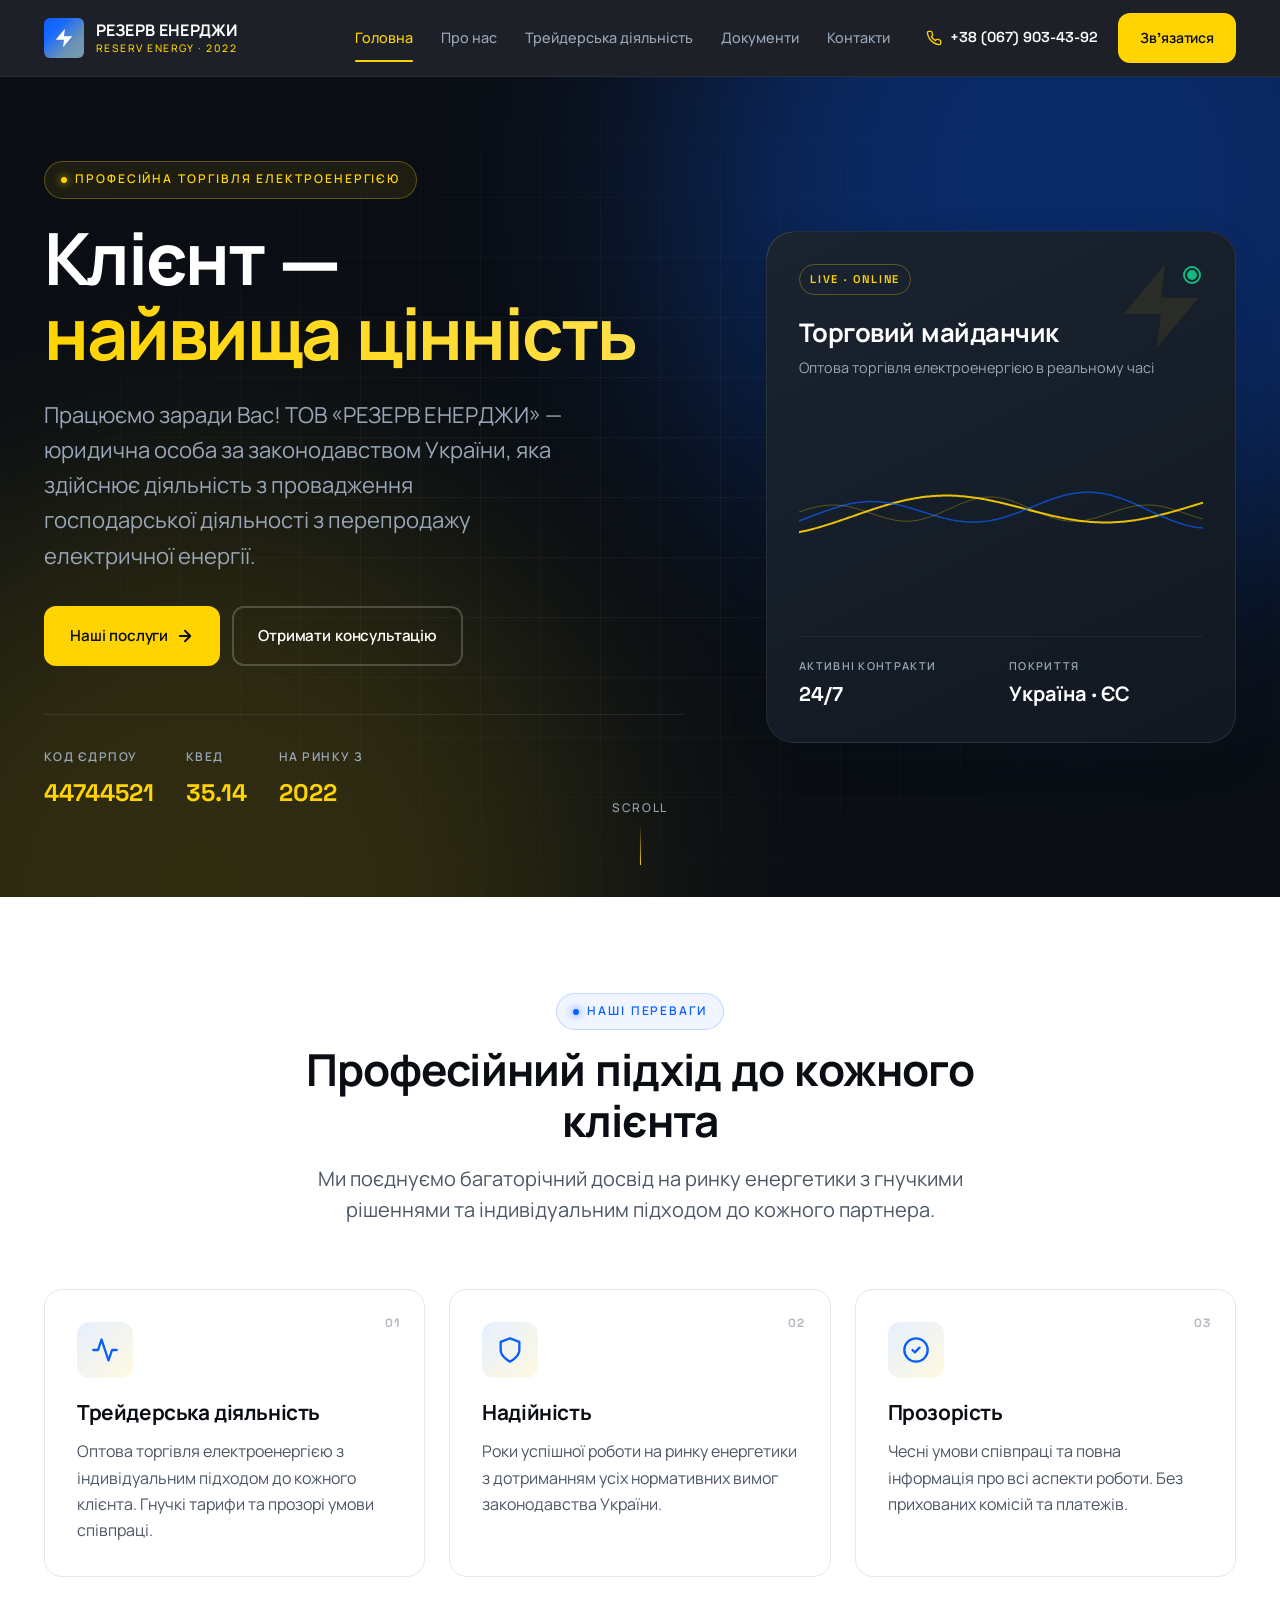
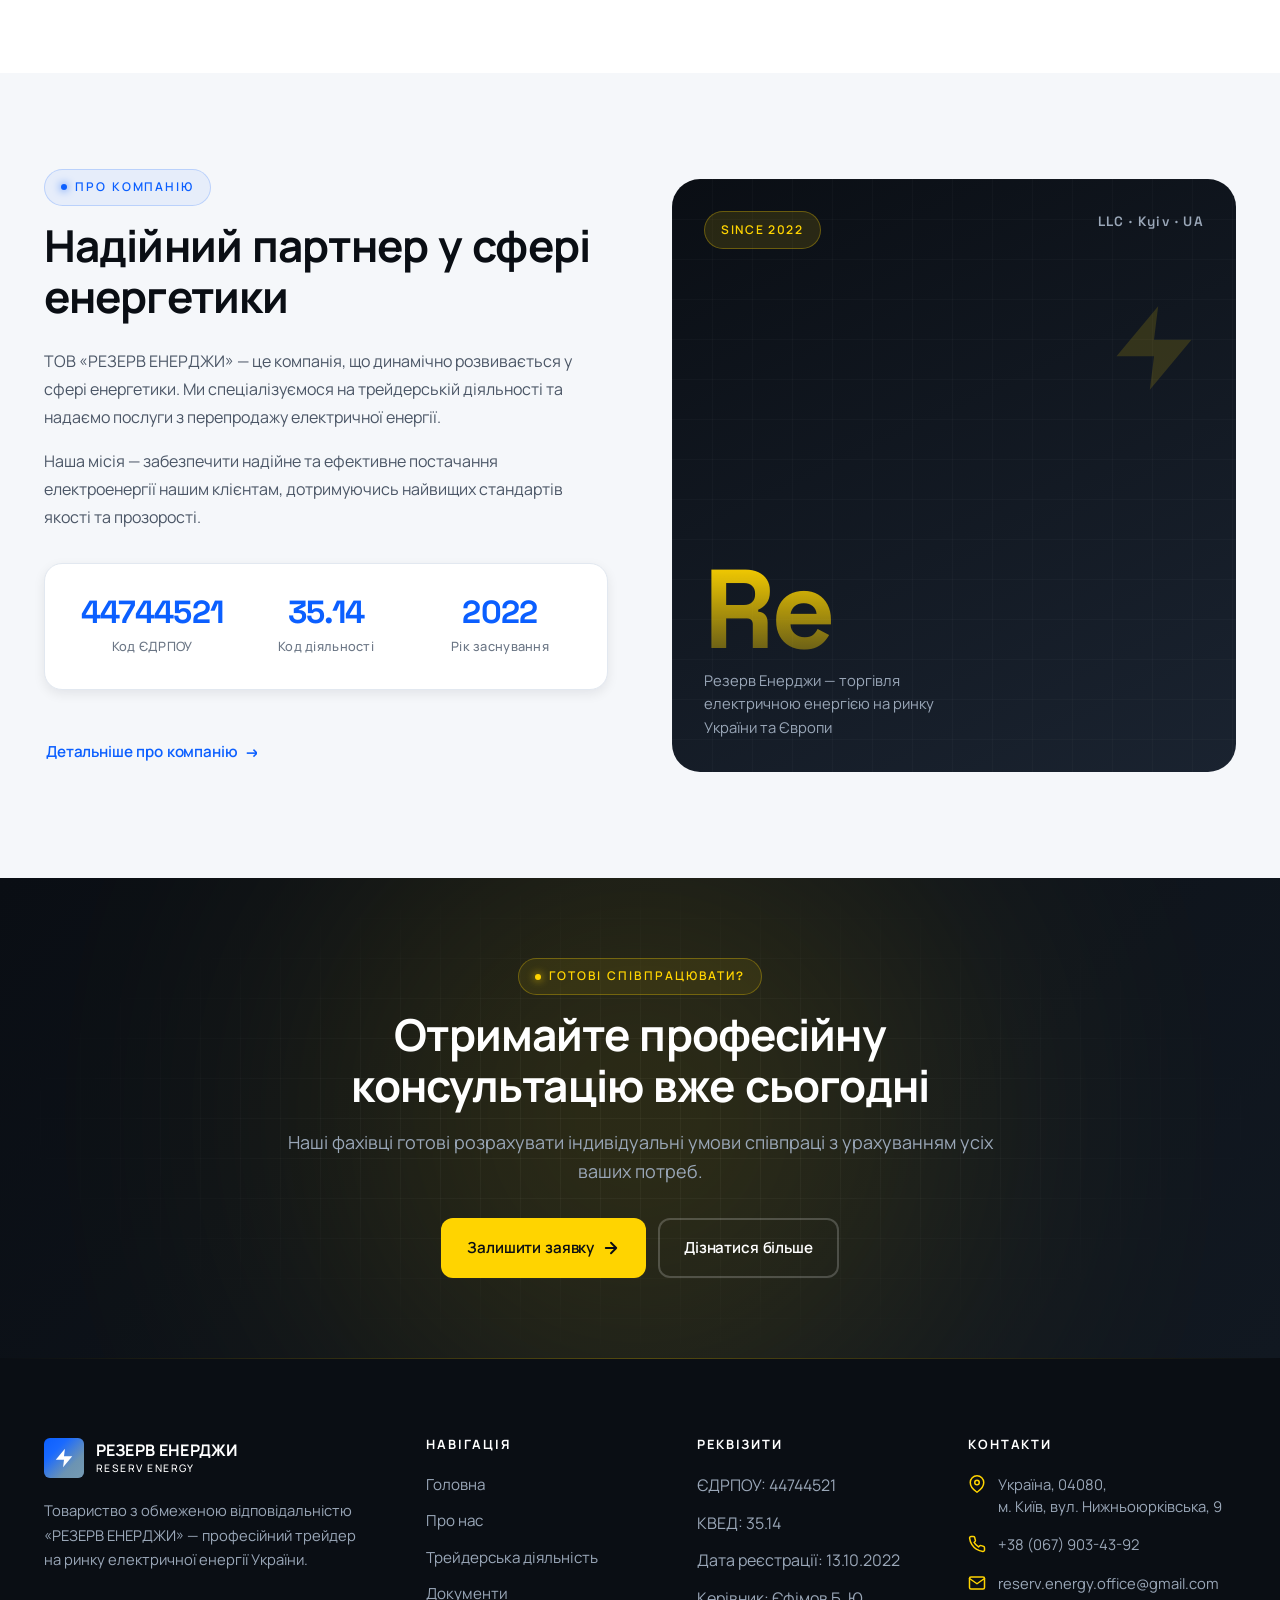
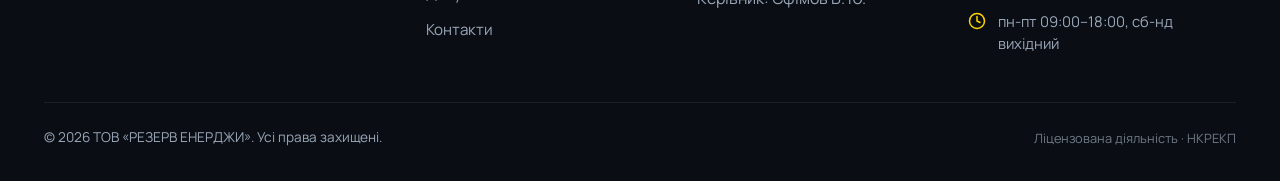
==== commit 3cbccf6c: "3" ====
--- a/index.html
+++ b/index.html
@@ -40,11 +40,11 @@
                         <a href="contact.html" class="nav__link">Контакти</a>
                     </nav>
                     <div class="header__cta">
-                        <a href="tel:+380443601234" class="header__phone">
+                        <a href="tel:+380679034392" class="header__phone">
                             <svg viewBox="0 0 24 24" fill="none" stroke="currentColor" stroke-width="2" stroke-linecap="round" stroke-linejoin="round" aria-hidden="true">
                                 <path d="M22 16.92v3a2 2 0 0 1-2.18 2 19.79 19.79 0 0 1-8.63-3.07 19.5 19.5 0 0 1-6-6 19.79 19.79 0 0 1-3.07-8.67A2 2 0 0 1 4.11 2h3a2 2 0 0 1 2 1.72 12.84 12.84 0 0 0 .7 2.81 2 2 0 0 1-.45 2.11L8.09 9.91a16 16 0 0 0 6 6l1.27-1.27a2 2 0 0 1 2.11-.45 12.84 12.84 0 0 0 2.81.7A2 2 0 0 1 22 16.92z"/>
                             </svg>
-                            +380 44 360 1234
+                            +38 (067) 903-43-92
                         </a>
                         <a href="contact.html" class="btn btn--accent">Зв'язатися</a>
                     </div>
@@ -313,21 +313,21 @@
                             <svg viewBox="0 0 24 24" fill="none" stroke="currentColor" stroke-width="2" stroke-linecap="round" stroke-linejoin="round" aria-hidden="true">
                                 <path d="M22 16.92v3a2 2 0 0 1-2.18 2 19.79 19.79 0 0 1-8.63-3.07 19.5 19.5 0 0 1-6-6 19.79 19.79 0 0 1-3.07-8.67A2 2 0 0 1 4.11 2h3a2 2 0 0 1 2 1.72 12.84 12.84 0 0 0 .7 2.81 2 2 0 0 1-.45 2.11L8.09 9.91a16 16 0 0 0 6 6l1.27-1.27a2 2 0 0 1 2.11-.45 12.84 12.84 0 0 0 2.81.7A2 2 0 0 1 22 16.92z"/>
                             </svg>
-                            <a href="tel:+380443601234">+380 44 360 1234</a>
+                            <a href="tel:+380679034392">+38 (067) 903-43-92</a>
                         </div>
                         <div class="footer__contact-item">
                             <svg viewBox="0 0 24 24" fill="none" stroke="currentColor" stroke-width="2" stroke-linecap="round" stroke-linejoin="round" aria-hidden="true">
                                 <path d="M4 4h16c1.1 0 2 .9 2 2v12c0 1.1-.9 2-2 2H4c-1.1 0-2-.9-2-2V6c0-1.1.9-2 2-2z"/>
                                 <polyline points="22,6 12,13 2,6"/>
                             </svg>
-                            <a href="mailto:reservenergy1@gmail.com">reservenergy1@gmail.com</a>
+                            <a href="mailto:reserv.energy.office@gmail.com">reserv.energy.office@gmail.com</a>
                         </div>
                         <div class="footer__contact-item">
                             <svg viewBox="0 0 24 24" fill="none" stroke="currentColor" stroke-width="2" stroke-linecap="round" stroke-linejoin="round" aria-hidden="true">
                                 <circle cx="12" cy="12" r="10"/>
                                 <polyline points="12 6 12 12 16 14"/>
                             </svg>
-                            <span>пн-пт 09:00 — 18:00</span>
+                            <span>пн-пт 09:00–18:00, сб-нд вихідний</span>
                         </div>
                     </div>
                 </div>
--- a/css/style.css
+++ b/css/style.css
@@ -314,7 +314,7 @@
 .header {
     position: sticky;
     top: 0;
-    z-index: 100;
+    z-index: 300;
     background-color: rgba(10, 14, 20, 0.92);
     backdrop-filter: blur(16px);
     -webkit-backdrop-filter: blur(16px);
@@ -472,31 +472,57 @@
 /* Mobile nav toggle */
 .nav-toggle {
     display: none;
-    width: 40px;
-    height: 40px;
+    width: 44px;
+    height: 44px;
     padding: 0;
     background: transparent;
     position: relative;
     cursor: pointer;
-    z-index: 110;
+    z-index: 210;
+    -webkit-tap-highlight-color: transparent;
+    touch-action: manipulation;
 }
 
 .nav-toggle span {
     position: absolute;
-    left: 9px;
-    right: 9px;
+    left: 10px;
+    right: 10px;
     height: 2px;
     background: var(--color-text-inverse);
     border-radius: 2px;
-    transition: all var(--t-base);
-}
-.nav-toggle span:nth-child(1) { top: 13px; }
-.nav-toggle span:nth-child(2) { top: 19px; }
-.nav-toggle span:nth-child(3) { top: 25px; }
-
-.nav-toggle.is-open span:nth-child(1) { transform: translateY(6px) rotate(45deg); }
-.nav-toggle.is-open span:nth-child(2) { opacity: 0; }
-.nav-toggle.is-open span:nth-child(3) { transform: translateY(-6px) rotate(-45deg); }
+    transition: transform 0.3s ease, opacity 0.3s ease;
+    pointer-events: none;
+}
+.nav-toggle span:nth-child(1) { top: 14px; }
+.nav-toggle span:nth-child(2) { top: 21px; }
+.nav-toggle span:nth-child(3) { top: 28px; }
+
+.nav-toggle.is-open span:nth-child(1) { transform: translateY(7px) rotate(45deg); }
+.nav-toggle.is-open span:nth-child(2) { opacity: 0; transform: scaleX(0); }
+.nav-toggle.is-open span:nth-child(3) { transform: translateY(-7px) rotate(-45deg); }
+
+/* Body scroll lock when menu is open */
+body.menu-open {
+    overflow: hidden;
+    position: fixed;
+    width: 100%;
+}
+
+/* Mobile overlay */
+.nav-overlay {
+    display: none;
+    position: fixed;
+    inset: 0;
+    z-index: 99;
+    background: rgba(0, 0, 0, 0.5);
+    opacity: 0;
+    transition: opacity 0.3s ease;
+    -webkit-tap-highlight-color: transparent;
+}
+
+.nav-overlay.is-visible {
+    opacity: 1;
+}
 
 /* ============================================
    Hero Section
@@ -1993,26 +2019,41 @@
         display: block;
     }
 
+    .nav-overlay {
+        display: block;
+        pointer-events: none;
+    }
+
+    .nav-overlay.is-visible {
+        pointer-events: auto;
+    }
+
     .header__nav-wrapper {
         position: fixed;
-        top: 76px;
-        left: 0;
+        top: 0;
         right: 0;
         bottom: 0;
+        width: 85%;
+        max-width: 360px;
+        z-index: 200;
         background: var(--color-bg);
-        border-top: 1px solid rgba(255, 255, 255, 0.08);
-        padding: var(--space-8) var(--space-6);
+        border-left: 1px solid rgba(255, 255, 255, 0.08);
+        padding: calc(76px + var(--space-8)) var(--space-6) var(--space-8);
         flex-direction: column;
         align-items: stretch;
         justify-content: flex-start;
         gap: var(--space-8);
         transform: translateX(100%);
-        transition: transform var(--t-base);
+        visibility: hidden;
+        transition: transform 0.35s cubic-bezier(0.4, 0, 0.2, 1),
+                    visibility 0.35s;
         overflow-y: auto;
+        -webkit-overflow-scrolling: touch;
     }
 
     .header__nav-wrapper.is-open {
         transform: translateX(0);
+        visibility: visible;
     }
 
     .nav {
@@ -2025,12 +2066,14 @@
     .nav__link {
         padding: var(--space-4) var(--space-5);
         border-radius: var(--radius-md);
-        font-size: 1rem;
+        font-size: 1.05rem;
         border: 1px solid transparent;
+        -webkit-tap-highlight-color: transparent;
     }
 
-    .nav__link:hover {
-        background: rgba(255, 255, 255, 0.04);
+    .nav__link:hover,
+    .nav__link:active {
+        background: rgba(255, 255, 255, 0.06);
     }
 
     .nav__link.is-active::after {
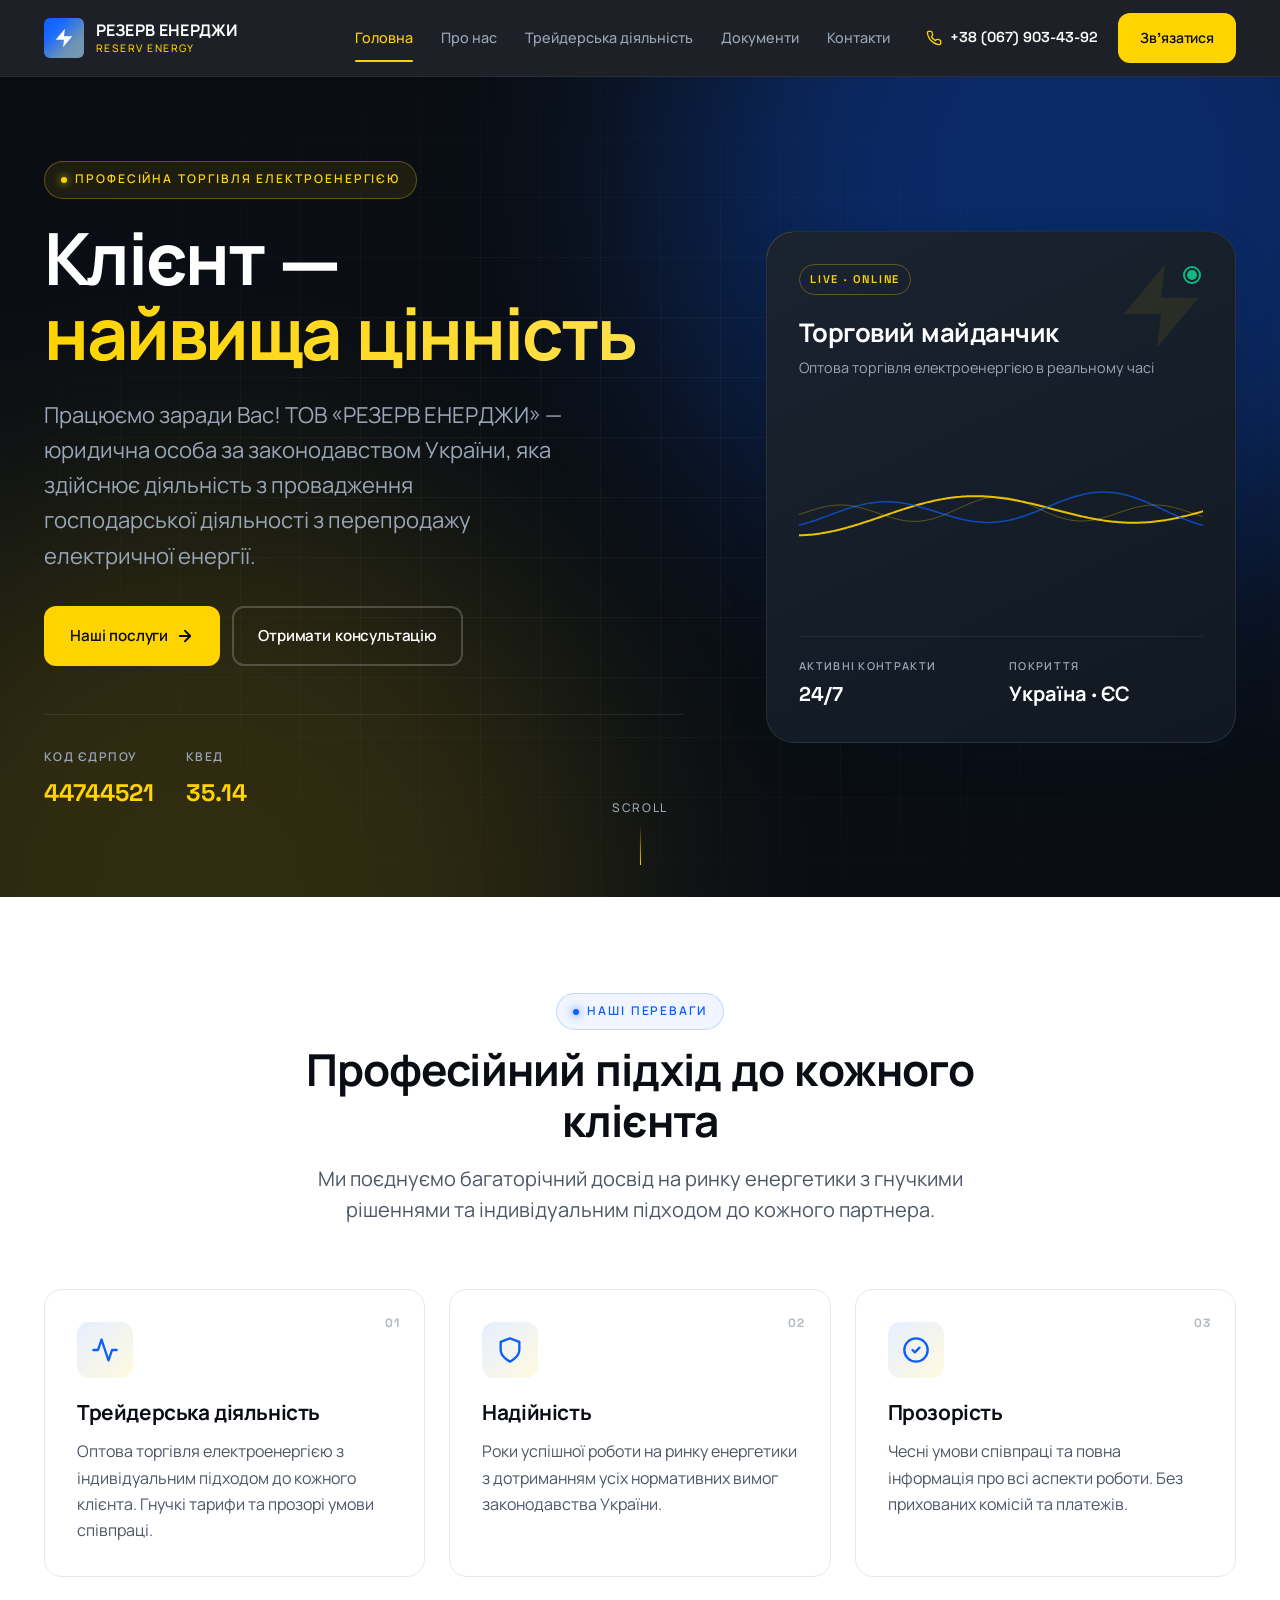
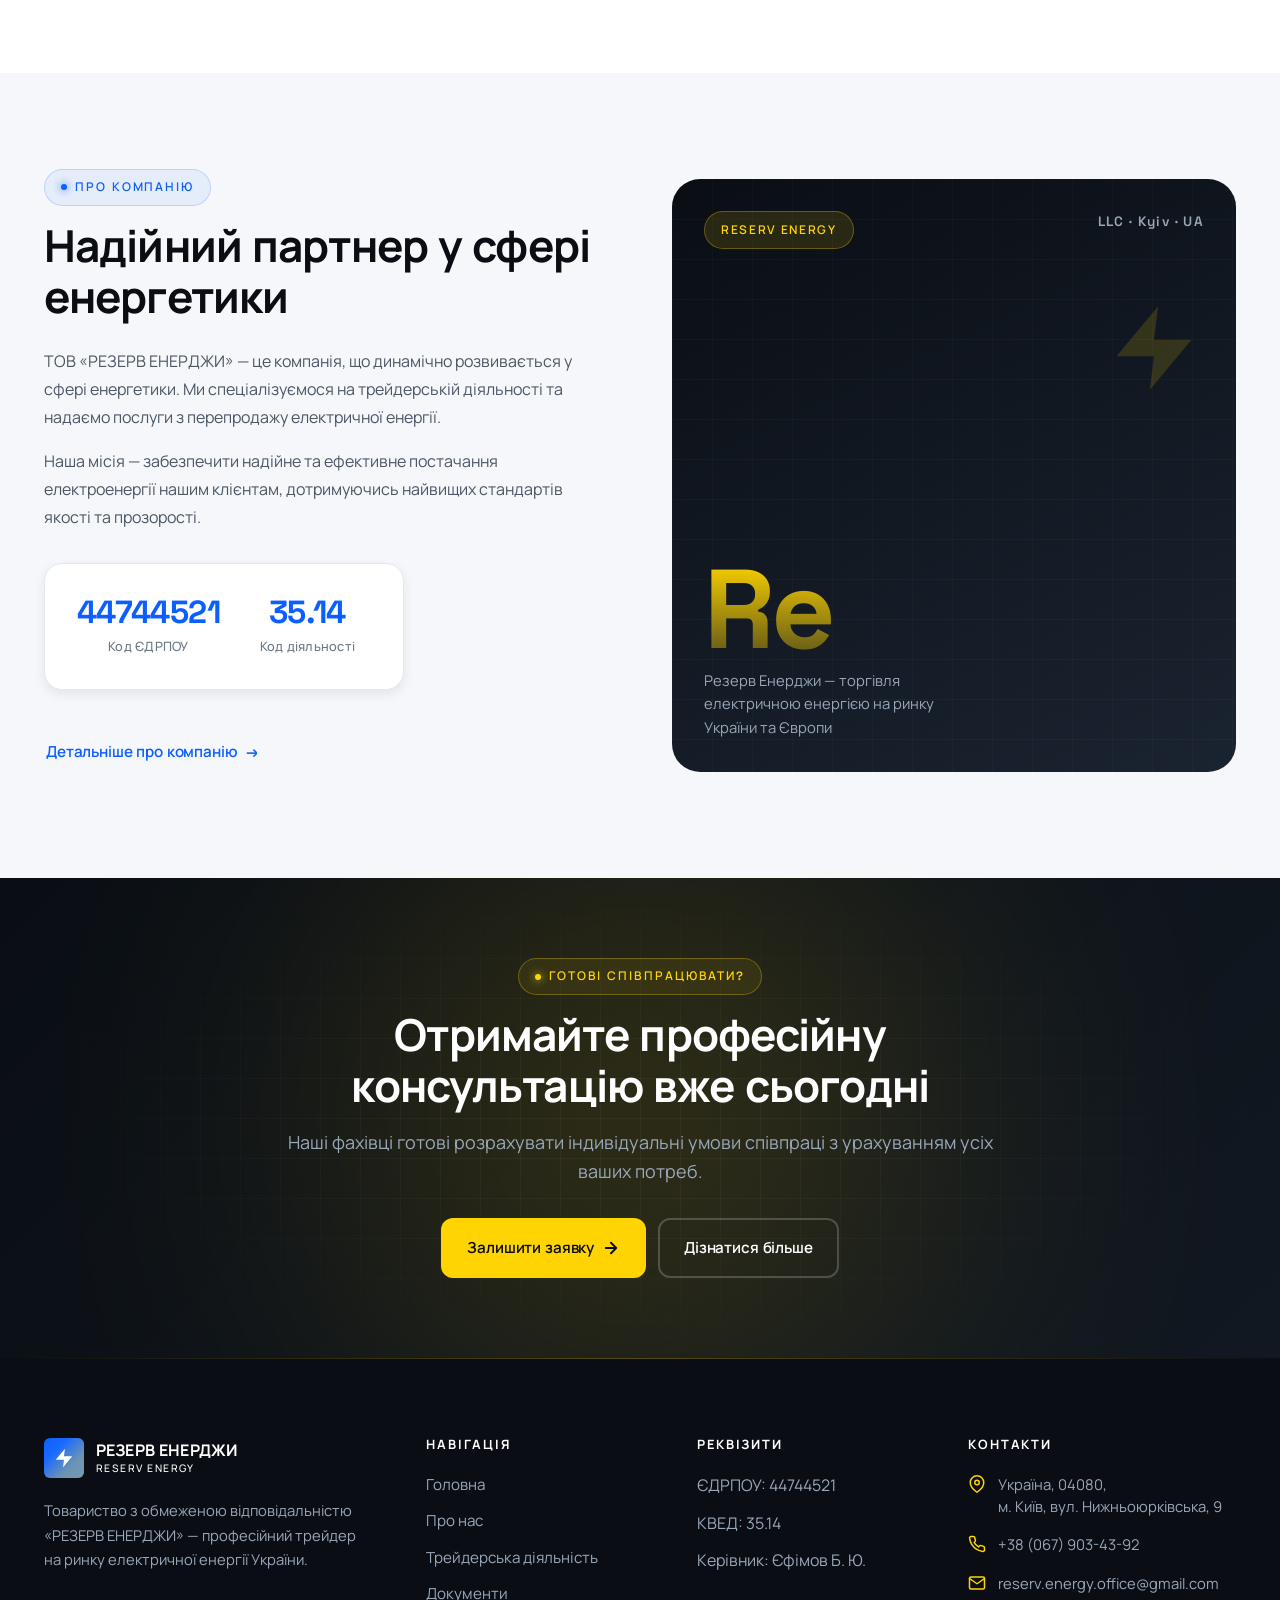
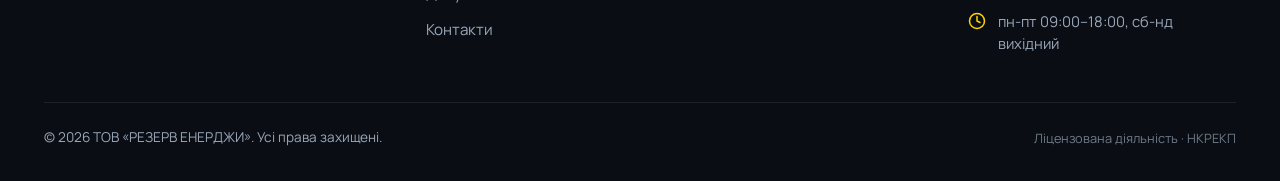
==== commit fdc83e48: "4" ====
--- a/index.html
+++ b/index.html
@@ -23,7 +23,7 @@
                     </span>
                     <span class="logo__text">
                         <span class="logo__name">РЕЗЕРВ ЕНЕРДЖИ</span>
-                        <span class="logo__tagline">Reserv Energy · 2022</span>
+                        <span class="logo__tagline">Reserv Energy</span>
                     </span>
                 </a>
 
@@ -94,10 +94,6 @@
                                 <span class="hero__meta-label">КВЕД</span>
                                 <span class="hero__meta-value">35.14</span>
                             </div>
-                            <div class="hero__meta-item">
-                                <span class="hero__meta-label">На ринку з</span>
-                                <span class="hero__meta-value">2022</span>
-                            </div>
                         </div>
                     </div>
 
@@ -198,7 +194,7 @@
                         <p>ТОВ «РЕЗЕРВ ЕНЕРДЖИ» — це компанія, що динамічно розвивається у сфері енергетики. Ми спеціалізуємося на трейдерській діяльності та надаємо послуги з перепродажу електричної енергії.</p>
                         <p>Наша місія — забезпечити надійне та ефективне постачання електроенергії нашим клієнтам, дотримуючись найвищих стандартів якості та прозорості.</p>
 
-                        <div class="about-preview__stats">
+                        <div class="about-preview__stats" style="grid-template-columns:repeat(2,1fr);max-width:360px">
                             <div class="stat">
                                 <div class="stat__value">44744521</div>
                                 <div class="stat__label">Код ЄДРПОУ</div>
@@ -206,10 +202,6 @@
                             <div class="stat">
                                 <div class="stat__value">35.14</div>
                                 <div class="stat__label">Код діяльності</div>
-                            </div>
-                            <div class="stat">
-                                <div class="stat__value">2022</div>
-                                <div class="stat__label">Рік заснування</div>
                             </div>
                         </div>
 
@@ -224,7 +216,7 @@
                             <path d="M13 2L3 14h9l-1 8 10-12h-9l1-8z"/>
                         </svg>
                         <div class="about-preview__visual-top">
-                            <span class="about-preview__visual-badge">Since 2022</span>
+                            <span class="about-preview__visual-badge">Reserv Energy</span>
                             <span class="about-preview__visual-code">LLC · Kyiv · UA</span>
                         </div>
                         <div class="about-preview__visual-main">
@@ -294,7 +286,6 @@
                     <div class="footer__links">
                         <span>ЄДРПОУ: 44744521</span>
                         <span>КВЕД: 35.14</span>
-                        <span>Дата реєстрації: 13.10.2022</span>
                         <span>Керівник: Єфімов Б. Ю.</span>
                     </div>
                 </div>
